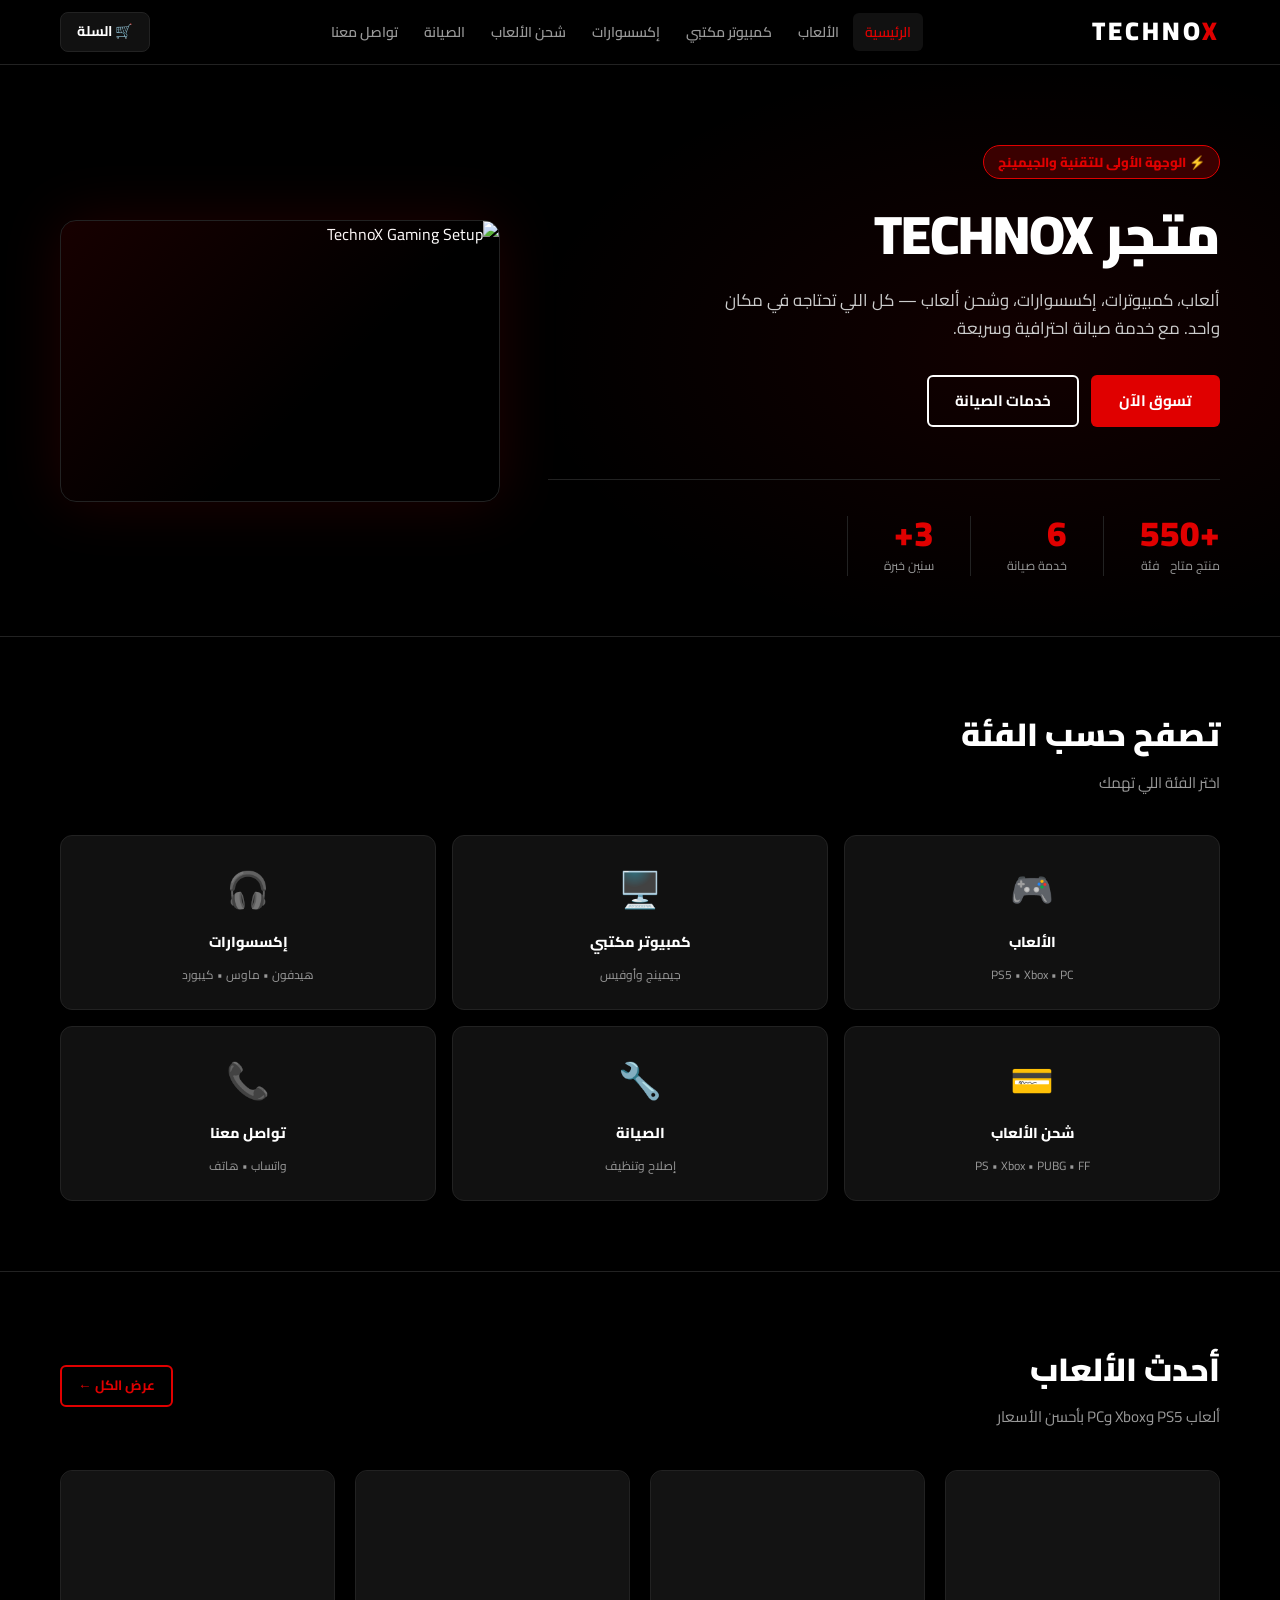
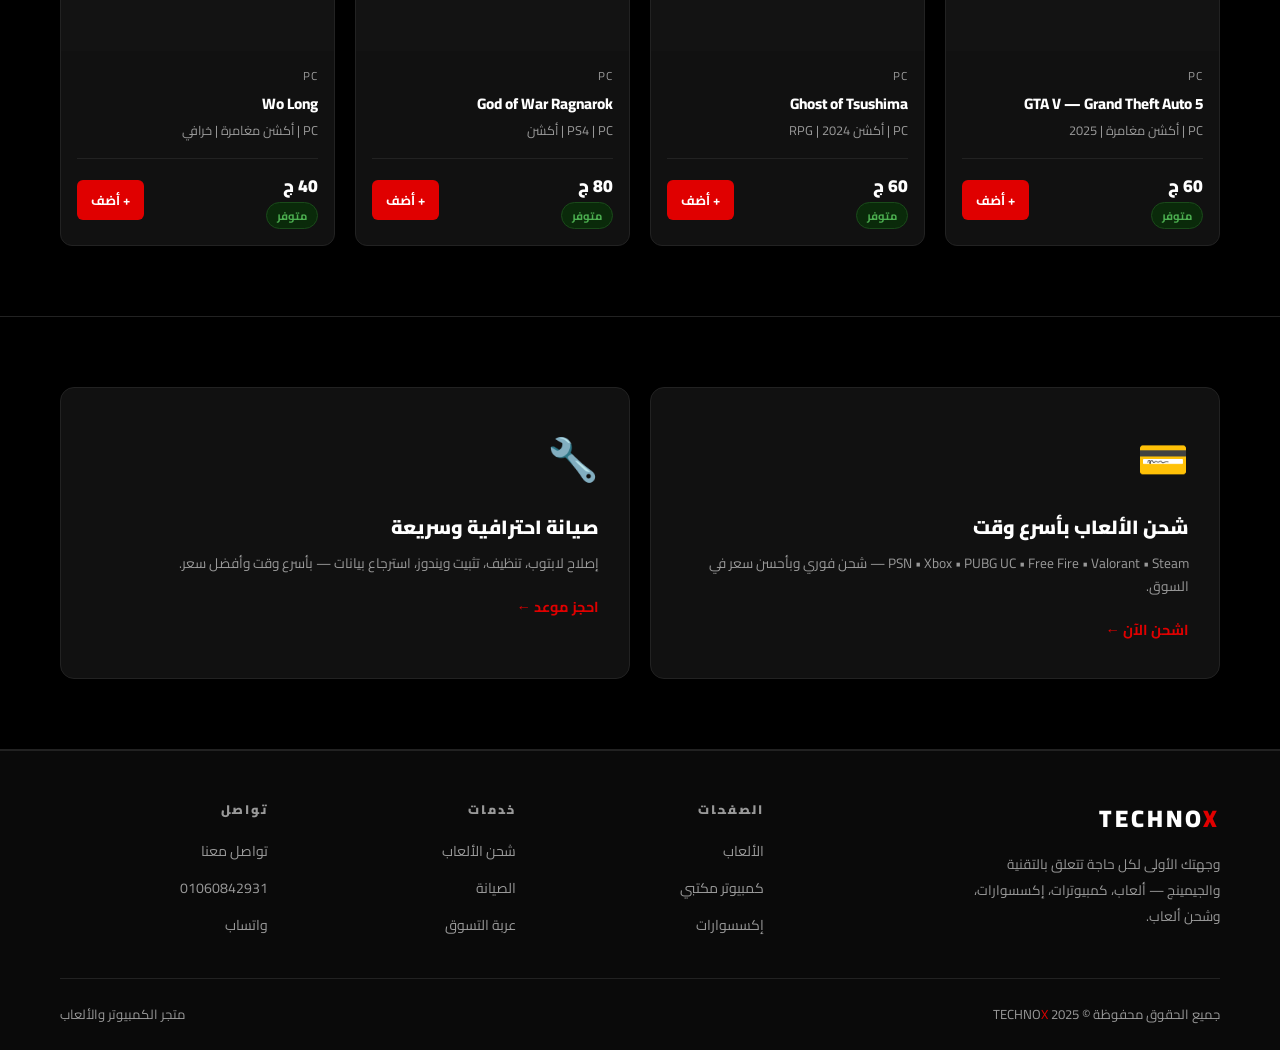
==== index.html @ 1aca8beb "v2" ====
<!DOCTYPE html>
<html lang="ar" dir="rtl">
<head>
  <meta charset="UTF-8" />
  <meta name="viewport" content="width=device-width, initial-scale=1.0" />
  <title>TechnoX | الرئيسية</title>
  <link href="https://fonts.googleapis.com/css2?family=Cairo:wght@400;600;700;900&display=swap" rel="stylesheet" />
  <link rel="stylesheet" href="css/style.css" />
</head>
<body>

<nav class="navbar">
  <div class="container nav-inner">
    <a href="index.html" class="logo">TECHNO<span class="x">X</span></a>
    <ul class="nav-links">
      <li><a href="index.html" class="active">الرئيسية</a></li>
      <li><a href="games.html">الألعاب</a></li>
      <li><a href="desktops.html">كمبيوتر مكتبي</a></li>
      <li><a href="accessories.html">إكسسوارات</a></li>
      <li><a href="game-topup.html">شحن الألعاب</a></li>
      <li><a href="services.html">الصيانة</a></li>
      <li><a href="contact.html">تواصل معنا</a></li>
    </ul>
    <div class="nav-right">
      <a href="cart.html" class="nav-cart">🛒 السلة<span class="cart-badge">0</span></a>
    </div>
  </div>
</nav>

<main>

  <!-- ═══════ HERO ═══════ -->
  <section class="hero">
    <div class="container">
      <div class="hero-inner">

        <!-- Text — right side (RTL default) -->
        <div class="hero-content">
          <div class="hero-badge">⚡ الوجهة الأولى للتقنية والجيمينج</div>
          <h1 class="hero-title">متجر TECHNO<span class="x">X</span></h1>
          <p class="hero-desc">
            ألعاب، كمبيوترات، إكسسوارات، وشحن ألعاب — كل اللي تحتاجه في مكان واحد.
            مع خدمة صيانة احترافية وسريعة.
          </p>
          <div class="hero-btns">
            <a href="games.html" class="btn btn-red">تسوق الآن</a>
            <a href="services.html" class="btn btn-outline">خدمات الصيانة</a>
          </div>
          <div class="hero-stats">
            <div class="stat">
              <div class="stat-num">+50</div>
              <div class="stat-label">منتج متاح</div>
            </div>
            <div class="stat">
              <div class="stat-num">5</div>
              <div class="stat-label">فئة</div>
            </div>
            <div class="stat">
              <div class="stat-num">6</div>
              <div class="stat-label">خدمة صيانة</div>
            </div>
            <div class="stat">
              <div class="stat-num">3+</div>
              <div class="stat-label">سنين خبرة</div>
            </div>
          </div>
        </div>

        <!-- Image — left side -->
        <div class="hero-visual">
          <img
            src="https://images.unsplash.com/photo-1593305841991-05c297ba4575?w=800&q=85&fit=crop&crop=center"
            alt="TechnoX Gaming Setup"
          />
        </div>

      </div>
    </div>
  </section>

  <!-- ═══════ CATEGORIES ═══════ -->
  <section class="section">
    <div class="container">
      <h2 class="section-title">تصفح حسب الفئة</h2>
      <p class="section-sub">اختر الفئة اللي تهمك</p>
      <div class="cat-grid">
        <a href="games.html" class="cat-card">
          <div class="cat-icon">🎮</div>
          <div class="cat-name">الألعاب</div>
          <div class="cat-count">PS5 • Xbox • PC</div>
        </a>
        <a href="desktops.html" class="cat-card">
          <div class="cat-icon">🖥️</div>
          <div class="cat-name">كمبيوتر مكتبي</div>
          <div class="cat-count">جيمينج وأوفيس</div>
        </a>
        <a href="accessories.html" class="cat-card">
          <div class="cat-icon">🎧</div>
          <div class="cat-name">إكسسوارات</div>
          <div class="cat-count">هيدفون • ماوس • كيبورد</div>
        </a>
        <a href="game-topup.html" class="cat-card">
          <div class="cat-icon">💳</div>
          <div class="cat-name">شحن الألعاب</div>
          <div class="cat-count">PS • Xbox • PUBG • FF</div>
        </a>
        <a href="services.html" class="cat-card">
          <div class="cat-icon">🔧</div>
          <div class="cat-name">الصيانة</div>
          <div class="cat-count">إصلاح وتنظيف</div>
        </a>
        <a href="contact.html" class="cat-card">
          <div class="cat-icon">📞</div>
          <div class="cat-name">تواصل معنا</div>
          <div class="cat-count">واتساب • هاتف</div>
        </a>
      </div>
    </div>
  </section>

  <!-- ═══════ FEATURED GAMES ═══════ -->
  <section class="section">
    <div class="container">
      <div style="display:flex;align-items:center;justify-content:space-between;margin-bottom:40px;flex-wrap:wrap;gap:12px">
        <div>
          <h2 class="section-title">أحدث الألعاب</h2>
          <p class="section-sub" style="margin-bottom:0">ألعاب PS5 وXbox وPC بأحسن الأسعار</p>
        </div>
        <a href="games.html" class="btn btn-ghost btn-sm">عرض الكل ←</a>
      </div>
      <div class="products-grid">

        <div class="product-card">
          <div class="product-thumb">
            <img src="https://images4.alphacoders.com/177/177794.jpg"
                 alt="GTA V" loading="lazy"
                 onerror="this.src='https://images.unsplash.com/photo-1542751371-adc38448a05e?w=640&q=80&fit=crop'" />
          </div>
          <div class="product-body">
            <div class="product-brand">PC</div>
            <div class="product-name">GTA V — Grand Theft Auto 5</div>
            <div class="product-specs">PC | أكشن مغامرة | 2025</div>
            <div class="product-footer">
              <div><div class="product-price">60 ج</div><span class="badge badge-in">متوفر</span></div>
              <button class="btn-add" onclick="addToCart('gtaV','GTA V',60,'🎮')">+ أضف</button>
            </div>
          </div>
        </div>

        <div class="product-card">
          <div class="product-thumb">
            <img src="https://www.nyfa.edu/wp-content/uploads/2022/11/Ghost-of-Tsushima-Directors-Cut.jpeg"
                 alt="Ghost of Tsushima" loading="lazy"
                 onerror="this.src='https://images.unsplash.com/photo-1542751371-adc38448a05e?w=640&q=80&fit=crop'" />
          </div>
          <div class="product-body">
            <div class="product-brand">PC</div>
            <div class="product-name">Ghost of Tsushima</div>
            <div class="product-specs">PC | أكشن RPG | 2024</div>
            <div class="product-footer">
              <div><div class="product-price">60 ج</div><span class="badge badge-in">متوفر</span></div>
              <button class="btn-add" onclick="addToCart('tsushima','Ghost of Tsushima',60,'⛩️')">+ أضف</button>
            </div>
          </div>
        </div>

        <div class="product-card">
          <div class="product-thumb">
            <img src="https://th.bing.com/th/id/R.adfd670a72555407dd5617a1ac437653?rik=t%2fw4oytdK6l1oQ&pid=ImgRaw&r=0"
                 alt="God of War Ragnarok" loading="lazy"
                 onerror="this.src='https://images.unsplash.com/photo-1542751371-adc38448a05e?w=640&q=80&fit=crop'" />
          </div>
          <div class="product-body">
            <div class="product-brand">PC</div>
            <div class="product-name">God of War Ragnarok</div>
            <div class="product-specs">PS4 | PC | أكشن</div>
            <div class="product-footer">
              <div><div class="product-price">80 ج</div><span class="badge badge-in">متوفر</span></div>
              <button class="btn-add" onclick="addToCart('ragnarok','God of War Ragnarok',80,'⚔️')">+ أضف</button>
            </div>
          </div>
        </div>

        <div class="product-card">
          <div class="product-thumb">
            <img src="https://tse4.mm.bing.net/th/id/OIP.xUDdzzzwfzZvXKZ1jPJVZQHaHa?rs=1&pid=ImgDetMain&o=7&rm=3"
                 alt="Wo Long" loading="lazy"
                 onerror="this.src='https://images.unsplash.com/photo-1542751371-adc38448a05e?w=640&q=80&fit=crop'" />
          </div>
          <div class="product-body">
            <div class="product-brand">PC</div>
            <div class="product-name">Wo Long</div>
            <div class="product-specs">PC | أكشن مغامرة | خرافي</div>
            <div class="product-footer">
              <div><div class="product-price">40 ج</div><span class="badge badge-in">متوفر</span></div>
              <button class="btn-add" onclick="addToCart('wolong','Wo Long',40,'🐉')">+ أضف</button>
            </div>
          </div>
        </div>

      </div>
    </div>
  </section>

  <!-- ═══════ PROMO BANNERS ═══════ -->
  <section class="section">
    <div class="container">
      <div class="banners">
        <a href="game-topup.html" class="banner">
          <div class="banner-icon">💳</div>
          <div class="banner-title">شحن الألعاب بأسرع وقت</div>
          <div class="banner-desc">PSN • Xbox • PUBG UC • Free Fire • Valorant • Steam — شحن فوري وبأحسن سعر في السوق.</div>
          <div class="banner-link">اشحن الآن ←</div>
        </a>
        <a href="services.html" class="banner">
          <div class="banner-icon">🔧</div>
          <div class="banner-title">صيانة احترافية وسريعة</div>
          <div class="banner-desc">إصلاح لابتوب، تنظيف، تثبيت ويندوز، استرجاع بيانات — بأسرع وقت وأفضل سعر.</div>
          <div class="banner-link">احجز موعد ←</div>
        </a>
      </div>
    </div>
  </section>

</main>

<footer>
  <div class="container">
    <div class="footer-grid">
      <div>
        <div class="footer-logo">TECHNO<span class="x">X</span></div>
        <p class="footer-desc">وجهتك الأولى لكل حاجة تتعلق بالتقنية والجيمينج — ألعاب، كمبيوترات، إكسسوارات، وشحن ألعاب.</p>
      </div>
      <div>
        <div class="footer-heading">الصفحات</div>
        <ul class="footer-links">
          <li><a href="games.html">الألعاب</a></li>
          <li><a href="desktops.html">كمبيوتر مكتبي</a></li>
          <li><a href="accessories.html">إكسسوارات</a></li>
        </ul>
      </div>
      <div>
        <div class="footer-heading">خدمات</div>
        <ul class="footer-links">
          <li><a href="game-topup.html">شحن الألعاب</a></li>
          <li><a href="services.html">الصيانة</a></li>
          <li><a href="cart.html">عربة التسوق</a></li>
        </ul>
      </div>
      <div>
        <div class="footer-heading">تواصل</div>
        <ul class="footer-links">
          <li><a href="contact.html">تواصل معنا</a></li>
          <li><a href="tel:01060842931">01060842931</a></li>
          <li><a href="https://wa.me/201060842931">واتساب</a></li>
        </ul>
      </div>
    </div>
    <div class="footer-bottom">
      <span>جميع الحقوق محفوظة &copy; 2025 TECHNO<span class="x">X</span></span>
      <span>متجر الكمبيوتر والألعاب</span>
    </div>
  </div>
</footer>

<script src="js/cart.js"></script>
</body>
</html>
---- css/style.css ----
/* =====================================================
   TechnoX — Shared Stylesheet
===================================================== */

*, *::before, *::after { box-sizing: border-box; margin: 0; padding: 0; }

:root {
  --black:     #000000;
  --dark:      #0a0a0a;
  --card:      #111111;
  --card2:     #161616;
  --border:    #222222;
  --white:     #ffffff;
  --gray:      #999999;
  --light:     #cccccc;
  --red:       #e00000;
  --red-dark:  #3a0000;
  --red-hover: #ff1a1a;
}

html { scroll-behavior: smooth; }

body {
  background: var(--black);
  color: var(--white);
  font-family: 'Cairo', sans-serif;
  font-size: 16px;
  line-height: 1.7;
  min-height: 100vh;
  display: flex;
  flex-direction: column;
}

a { color: inherit; text-decoration: none; transition: color .2s; }
ul { list-style: none; }
img { max-width: 100%; display: block; }
main { flex: 1; }

/* ── Layout ── */
.container   { max-width: 1200px; margin: 0 auto; padding: 0 20px; }
.section     { padding: 70px 0; border-bottom: 1px solid var(--border); }
.section-title { font-size: 2rem; font-weight: 900; margin-bottom: 8px; }
.section-sub   { color: var(--gray); font-size: .95rem; margin-bottom: 40px; }
.red  { color: var(--red); }
.gray { color: var(--gray); }

/* ── Buttons ── */
.btn {
  display: inline-flex; align-items: center; gap: 8px;
  padding: 11px 26px; border-radius: 6px;
  font-family: 'Cairo', sans-serif; font-size: .95rem; font-weight: 700;
  cursor: pointer; border: 2px solid transparent; transition: all .2s;
}
.btn-red     { background: var(--red); color: var(--white); }
.btn-red:hover { background: var(--red-hover); }
.btn-outline { background: transparent; color: var(--white); border-color: var(--white); }
.btn-outline:hover { background: var(--white); color: var(--black); }
.btn-ghost   { background: transparent; color: var(--red); border-color: var(--red); }
.btn-ghost:hover { background: var(--red-dark); }
.btn-sm      { padding: 7px 16px; font-size: .85rem; }
.btn-block   { width: 100%; justify-content: center; }

/* ══════════════════════════════
   NAVBAR
══════════════════════════════ */
.navbar {
  position: sticky; top: 0; z-index: 200;
  background: rgba(0,0,0,.97);
  border-bottom: 1px solid var(--border);
  backdrop-filter: blur(12px);
}
.nav-inner {
  display: flex; align-items: center;
  justify-content: space-between; height: 64px;
}
.logo { font-size: 1.6rem; font-weight: 900; letter-spacing: 3px; text-transform: uppercase; }
.logo .x { color: var(--red); }

.nav-links { display: flex; gap: 2px; }
.nav-links a {
  color: var(--gray); font-weight: 600; font-size: .88rem;
  padding: 6px 12px; border-radius: 6px; transition: all .2s; white-space: nowrap;
}
.nav-links a:hover { color: var(--white); background: var(--card); }
.nav-links a.active { color: var(--red); background: var(--card); }

/* Cart icon */
.nav-cart {
  position: relative; display: flex; align-items: center; gap: 6px;
  background: var(--card); border: 1px solid var(--border);
  color: var(--white); padding: 7px 16px; border-radius: 8px;
  font-family: 'Cairo', sans-serif; font-weight: 700; font-size: .88rem;
  cursor: pointer; transition: border-color .2s; flex-shrink: 0;
}
.nav-cart:hover { border-color: var(--red); color: var(--red); }
.cart-badge {
  position: absolute; top: -8px; left: -8px;
  background: var(--red); color: var(--white);
  font-size: .65rem; font-weight: 900;
  width: 20px; height: 20px; border-radius: 50%;
  display: none; align-items: center; justify-content: center;
}
.nav-right { display: flex; align-items: center; gap: 10px; }

/* ══════════════════════════════
   HERO (index only)
══════════════════════════════ */
.hero {
  padding: 80px 0 60px;
  border-bottom: 1px solid var(--border);
  position: relative; overflow: hidden;
}
.hero::before {
  content: '';
  position: absolute; inset: 0;
  background: radial-gradient(ellipse 60% 80% at 80% 50%, rgba(224,0,0,.08) 0%, transparent 65%);
  pointer-events: none;
}
.hero-inner {
  display: flex; align-items: center;
  gap: 48px; position: relative;
}
.hero-content { flex: 1; min-width: 0; }
.hero-visual {
  flex: 0 0 440px; max-width: 440px;
  border-radius: 16px; overflow: hidden;
  border: 1px solid var(--border);
  box-shadow: 0 0 60px rgba(224,0,0,.15);
  position: relative;
}
.hero-visual img {
  width: 100%; height: 280px;
  object-fit: cover; display: block;
}
.hero-visual::after {
  content: '';
  position: absolute; inset: 0;
  background: linear-gradient(135deg, rgba(224,0,0,.1) 0%, transparent 60%);
  pointer-events: none;
}
@media(max-width:900px){
  .hero-inner { flex-direction: column; }
  .hero-visual { flex: none; max-width: 100%; width: 100%; }
}
.hero-badge {
  display: inline-flex; align-items: center; gap: 8px;
  background: var(--red-dark); border: 1px solid var(--red);
  color: var(--red); font-size: .82rem; font-weight: 800;
  padding: 5px 14px; border-radius: 50px; margin-bottom: 24px;
}
.hero-title {
  font-size: 3.4rem; font-weight: 900; line-height: 1.15;
  margin-bottom: 20px; letter-spacing: -1px;
}
.hero-desc {
  color: var(--light); font-size: 1.05rem;
  margin-bottom: 32px; max-width: 500px;
}
.hero-btns { display: flex; flex-wrap: wrap; gap: 12px; }
.hero-stats {
  display: flex; flex-wrap: wrap;
  margin-top: 52px; padding-top: 36px;
  border-top: 1px solid var(--border);
}
.stat { padding-left: 36px; margin-left: 36px; border-left: 1px solid var(--border); }
.stat:first-child { padding-left: 0; margin-left: 0; border-left: none; }
.stat-num   { font-size: 2.2rem; font-weight: 900; color: var(--red); line-height: 1; }
.stat-label { font-size: .78rem; color: var(--gray); margin-top: 4px; }

/* ══════════════════════════════
   PAGE HEADER (inner pages)
══════════════════════════════ */
.page-header {
  padding: 44px 0 36px;
  border-bottom: 1px solid var(--border);
  background: var(--dark);
}
.breadcrumb { display: flex; align-items: center; gap: 8px; font-size: .83rem; color: var(--gray); margin-bottom: 10px; }
.breadcrumb a:hover { color: var(--white); }
.breadcrumb .sep { color: #444; }
.page-title { font-size: 2.2rem; font-weight: 900; }
.page-header-row { display: flex; align-items: flex-end; justify-content: space-between; flex-wrap: wrap; gap: 12px; }

/* ══════════════════════════════
   CATEGORIES GRID (index)
══════════════════════════════ */
.cat-grid {
  display: grid;
  grid-template-columns: repeat(3, 1fr);
  gap: 16px;
}
.cat-card {
  background: var(--card); border: 1px solid var(--border);
  border-radius: 12px; padding: 24px 12px; text-align: center;
  display: flex; flex-direction: column; align-items: center; gap: 10px;
  transition: border-color .2s, transform .2s, background .2s;
}
.cat-card:hover { border-color: var(--red); transform: translateY(-3px); background: var(--card2); }
.cat-icon  { font-size: 2.2rem; }
.cat-name  { font-weight: 800; font-size: .9rem; }
.cat-count { font-size: .75rem; color: var(--gray); }

/* ══════════════════════════════
   PRODUCTS GRID
══════════════════════════════ */
.products-grid {
  display: grid;
  grid-template-columns: repeat(auto-fill, minmax(240px, 1fr));
  gap: 20px;
}
.product-card {
  background: var(--card); border: 1px solid var(--border);
  border-radius: 12px; overflow: hidden;
  display: flex; flex-direction: column;
  transition: border-color .2s, transform .2s;
}
.product-card:hover { border-color: #444; transform: translateY(-3px); }
.product-thumb {
  width: 100%; height: 180px;
  background: #131313; overflow: hidden;
  border-radius: 12px 12px 0 0;
}
.product-thumb img {
  width: 100%; height: 100%;
  object-fit: cover; display: block;
  transition: transform .35s ease;
}
.product-card:hover .product-thumb img { transform: scale(1.07); }
.product-body  { padding: 16px; display: flex; flex-direction: column; flex: 1; gap: 6px; }
.product-brand { font-size: .72rem; color: var(--gray); text-transform: uppercase; letter-spacing: 1px; }
.product-name  { font-weight: 800; font-size: .95rem; line-height: 1.4; }
.product-specs { font-size: .8rem; color: var(--gray); line-height: 1.6; flex: 1; }
.product-footer {
  display: flex; align-items: center; justify-content: space-between;
  margin-top: 12px; padding-top: 12px; border-top: 1px solid var(--border);
  gap: 8px;
}
.product-price { font-size: 1.1rem; font-weight: 900; }
.product-old   { font-size: .75rem; color: var(--gray); text-decoration: line-through; }
.badge { display: inline-block; font-size: .7rem; font-weight: 700; padding: 3px 10px; border-radius: 50px; }
.badge-in  { background:#0a2a0a; color:#4caf50; border:1px solid #1a4a1a; }
.badge-out { background:#2a0a0a; color:#f44336; border:1px solid #4a1a1a; }
.btn-add {
  background: var(--red); color: var(--white); border: none;
  padding: 8px 14px; border-radius: 6px;
  font-family: 'Cairo', sans-serif; font-weight: 700; font-size: .82rem;
  cursor: pointer; white-space: nowrap; transition: background .2s; flex-shrink: 0;
}
.btn-add:hover { background: var(--red-hover); }

/* ══════════════════════════════
   GAME TOP-UP
══════════════════════════════ */
.topup-grid { display: grid; grid-template-columns: repeat(auto-fill, minmax(230px, 1fr)); gap: 20px; }
.topup-card {
  background: var(--card); border: 1px solid var(--border);
  border-radius: 12px; padding: 26px 20px;
  display: flex; flex-direction: column; gap: 14px;
  transition: border-color .2s, transform .2s;
}
.topup-card:hover { border-color: var(--red); transform: translateY(-3px); }
.topup-logo { font-size: 2.6rem; line-height: 1; }
.topup-name { font-size: 1.1rem; font-weight: 900; }
.topup-desc { font-size: .83rem; color: var(--gray); flex: 1; }
.topup-chips { display: flex; flex-wrap: wrap; gap: 8px; }
.chip {
  background: #1a1a1a; border: 1px solid var(--border);
  border-radius: 6px; padding: 4px 12px;
  font-size: .8rem; font-weight: 700; cursor: pointer;
  transition: all .2s;
}
.chip:hover { border-color: var(--red); background: var(--red-dark); color: var(--red); }

/* ══════════════════════════════
   SERVICES
══════════════════════════════ */
.services-grid { display: grid; grid-template-columns: repeat(auto-fill, minmax(280px, 1fr)); gap: 20px; }
.service-card {
  background: var(--card); border: 1px solid var(--border);
  border-radius: 12px; padding: 28px;
  transition: border-color .2s, transform .2s;
}
.service-card:hover { border-color: #444; transform: translateY(-2px); }
.service-icon  { font-size: 2.2rem; margin-bottom: 16px; }
.service-name  { font-size: 1.1rem; font-weight: 900; margin-bottom: 8px; }
.service-desc  { font-size: .85rem; color: var(--gray); margin-bottom: 18px; line-height: 1.7; }
.service-meta  { display: flex; align-items: center; justify-content: space-between; }
.service-price { font-weight: 800; }
.service-dur   {
  background: #1a1a1a; border: 1px solid var(--border);
  color: var(--gray); font-size: .75rem; padding: 3px 10px; border-radius: 4px;
}

/* ══════════════════════════════
   CART PAGE
══════════════════════════════ */
.cart-layout { display: grid; grid-template-columns: 1fr 340px; gap: 28px; align-items: start; }
@media(max-width:900px) { .cart-layout { grid-template-columns: 1fr; } }

.cart-items { display: flex; flex-direction: column; gap: 12px; }
.cart-item {
  background: var(--card); border: 1px solid var(--border);
  border-radius: 12px; padding: 18px 20px;
  display: flex; align-items: center; gap: 16px;
}
.cart-item-emoji { font-size: 2.8rem; flex-shrink: 0; width: 60px; text-align: center; }
.cart-item-info  { flex: 1; min-width: 0; }
.cart-item-name  { font-weight: 800; font-size: .95rem; margin-bottom: 4px; }
.cart-item-price { color: var(--gray); font-size: .85rem; }
.cart-item-ctrl  { display: flex; align-items: center; gap: 8px; flex-shrink: 0; }
.qty-btn {
  background: #1a1a1a; border: 1px solid var(--border);
  color: var(--white); width: 32px; height: 32px;
  border-radius: 6px; font-size: 1rem; font-weight: 700;
  cursor: pointer; display: flex; align-items: center; justify-content: center;
  transition: border-color .2s;
}
.qty-btn:hover { border-color: var(--red); }
.qty-num { font-weight: 800; min-width: 24px; text-align: center; }
.cart-item-total { font-weight: 900; font-size: 1rem; flex-shrink: 0; min-width: 70px; text-align: left; }
.btn-remove {
  background: none; border: none; color: var(--gray);
  cursor: pointer; font-size: 1.2rem; padding: 4px; transition: color .2s;
}
.btn-remove:hover { color: var(--red); }

.cart-empty {
  text-align: center; padding: 80px 20px;
  color: var(--gray);
}
.cart-empty .empty-icon { font-size: 5rem; margin-bottom: 20px; }
.cart-empty h2 { font-size: 1.5rem; font-weight: 800; color: var(--white); margin-bottom: 10px; }

.cart-summary {
  background: var(--card); border: 1px solid var(--border);
  border-radius: 14px; padding: 28px; position: sticky; top: 80px;
}
.summary-title { font-size: 1.2rem; font-weight: 900; margin-bottom: 20px; padding-bottom: 16px; border-bottom: 1px solid var(--border); }
.summary-row { display: flex; justify-content: space-between; margin-bottom: 12px; font-size: .9rem; }
.summary-row.total { font-weight: 900; font-size: 1.1rem; padding-top: 14px; border-top: 1px solid var(--border); margin-top: 14px; }
.summary-row.total .val { color: var(--red); }

/* Checkout form inside cart */
.checkout-divider { margin: 24px 0; border: none; border-top: 1px solid var(--border); }

/* ══════════════════════════════
   FORM
══════════════════════════════ */
.form-box {
  background: var(--card); border: 1px solid var(--border);
  border-radius: 14px; padding: 36px;
  max-width: 680px; margin: 0 auto;
}
.form-box h3 { font-size: 1.4rem; font-weight: 900; margin-bottom: 26px; }
.form-row   { display: grid; grid-template-columns: 1fr 1fr; gap: 16px; }
.form-group { display: flex; flex-direction: column; gap: 7px; margin-bottom: 18px; }
.form-group label { font-size: .88rem; font-weight: 700; color: var(--light); }
.form-group input,
.form-group select,
.form-group textarea {
  background: var(--black); border: 1px solid var(--border);
  border-radius: 7px; color: var(--white);
  padding: 11px 14px; font-family: 'Cairo', sans-serif; font-size: .9rem;
  outline: none; width: 100%; transition: border-color .2s;
}
.form-group input:focus,
.form-group select:focus,
.form-group textarea:focus { border-color: var(--red); }
.form-group select option { background: var(--black); }
.form-group textarea { resize: vertical; min-height: 100px; }
.form-submit {
  width: 100%; background: var(--red); color: var(--white); border: none;
  border-radius: 8px; padding: 14px;
  font-family: 'Cairo', sans-serif; font-size: 1rem; font-weight: 800;
  cursor: pointer; transition: background .2s; margin-top: 4px;
}
.form-submit:hover { background: var(--red-hover); }

/* ══════════════════════════════
   CONTACT
══════════════════════════════ */
.contact-grid { display: grid; grid-template-columns: repeat(auto-fit, minmax(240px, 1fr)); gap: 20px; }
.contact-card {
  background: var(--card); border: 1px solid var(--border);
  border-radius: 12px; padding: 26px;
  display: flex; align-items: flex-start; gap: 16px;
  transition: border-color .2s;
}
.contact-card:hover { border-color: var(--red); }
.contact-icon  { font-size: 1.8rem; flex-shrink: 0; }
.contact-label { font-size: .72rem; color: var(--gray); margin-bottom: 5px; text-transform: uppercase; letter-spacing: 1px; }
.contact-value { font-weight: 700; font-size: 1rem; }
.social-row    { display: flex; flex-wrap: wrap; gap: 12px; margin-top: 32px; }
.social-btn {
  display: inline-flex; align-items: center; gap: 8px;
  background: var(--card); border: 1px solid var(--border);
  color: var(--white); padding: 10px 22px; border-radius: 8px;
  font-family: 'Cairo', sans-serif; font-weight: 700; font-size: .9rem;
  cursor: pointer; transition: border-color .2s, color .2s;
}
.social-btn:hover { border-color: var(--red); color: var(--red); }

/* ══════════════════════════════
   PROMO BANNERS
══════════════════════════════ */
.banners { display: grid; grid-template-columns: 1fr 1fr; gap: 20px; }
.banner {
  border-radius: 14px; padding: 36px 30px;
  border: 1px solid var(--border); background: var(--card);
  transition: border-color .2s;
}
.banner:hover { border-color: var(--red); }
.banner-icon  { font-size: 2.6rem; margin-bottom: 16px; }
.banner-title { font-size: 1.2rem; font-weight: 900; margin-bottom: 8px; }
.banner-desc  { font-size: .85rem; color: var(--gray); margin-bottom: 20px; line-height: 1.7; }
.banner-link  { color: var(--red); font-weight: 700; font-size: .9rem; }
.banner-link:hover { text-decoration: underline; }

/* ══════════════════════════════
   TOAST NOTIFICATION
══════════════════════════════ */
.toast {
  position: fixed; bottom: 28px; left: 50%; transform: translateX(-50%) translateY(30px);
  background: var(--card); border: 1px solid var(--border);
  color: var(--white); padding: 12px 24px; border-radius: 10px;
  font-family: 'Cairo', sans-serif; font-weight: 700; font-size: .9rem;
  opacity: 0; transition: all .3s; z-index: 9999; white-space: nowrap;
  box-shadow: 0 8px 32px rgba(0,0,0,.6);
}
.toast.show { opacity: 1; transform: translateX(-50%) translateY(0); }

/* ══════════════════════════════
   FOOTER
══════════════════════════════ */
footer {
  background: var(--dark); border-top: 1px solid var(--border);
  padding: 48px 0 24px; margin-top: auto;
}
.footer-grid {
  display: grid; grid-template-columns: 2fr 1fr 1fr 1fr;
  gap: 40px; margin-bottom: 40px;
}
.footer-logo  { font-size: 1.5rem; font-weight: 900; letter-spacing: 3px; margin-bottom: 12px; }
.footer-logo .x { color: var(--red); }
.footer-desc  { font-size: .85rem; color: var(--gray); line-height: 1.9; max-width: 260px; }
.footer-heading { font-size: .78rem; font-weight: 900; text-transform: uppercase; letter-spacing: 2px; color: var(--gray); margin-bottom: 16px; }
.footer-links { display: flex; flex-direction: column; gap: 10px; }
.footer-links a { font-size: .88rem; color: var(--gray); }
.footer-links a:hover { color: var(--white); }
.footer-bottom {
  display: flex; align-items: center; justify-content: space-between;
  padding-top: 24px; border-top: 1px solid var(--border);
  font-size: .82rem; color: var(--gray); flex-wrap: wrap; gap: 8px;
}
.footer-bottom .x { color: var(--red); }

/* ══════════════════════════════
   RESPONSIVE
══════════════════════════════ */
@media(max-width:1024px) { .footer-grid { grid-template-columns: 1fr 1fr; } }
@media(max-width:768px) {
  .hero-title { font-size: 2.2rem; }
  .nav-links  { display: none; }
  .footer-grid { grid-template-columns: 1fr; }
  .form-row   { grid-template-columns: 1fr; }
  .banners    { grid-template-columns: 1fr; }
  .cat-grid   { grid-template-columns: repeat(2, 1fr); }
  .stat { padding-left: 20px; margin-left: 20px; }
}
@media(max-width:480px) {
  .hero-title { font-size: 1.8rem; }
  .section-title { font-size: 1.5rem; }
  .cat-grid { grid-template-columns: repeat(2, 1fr); }
}
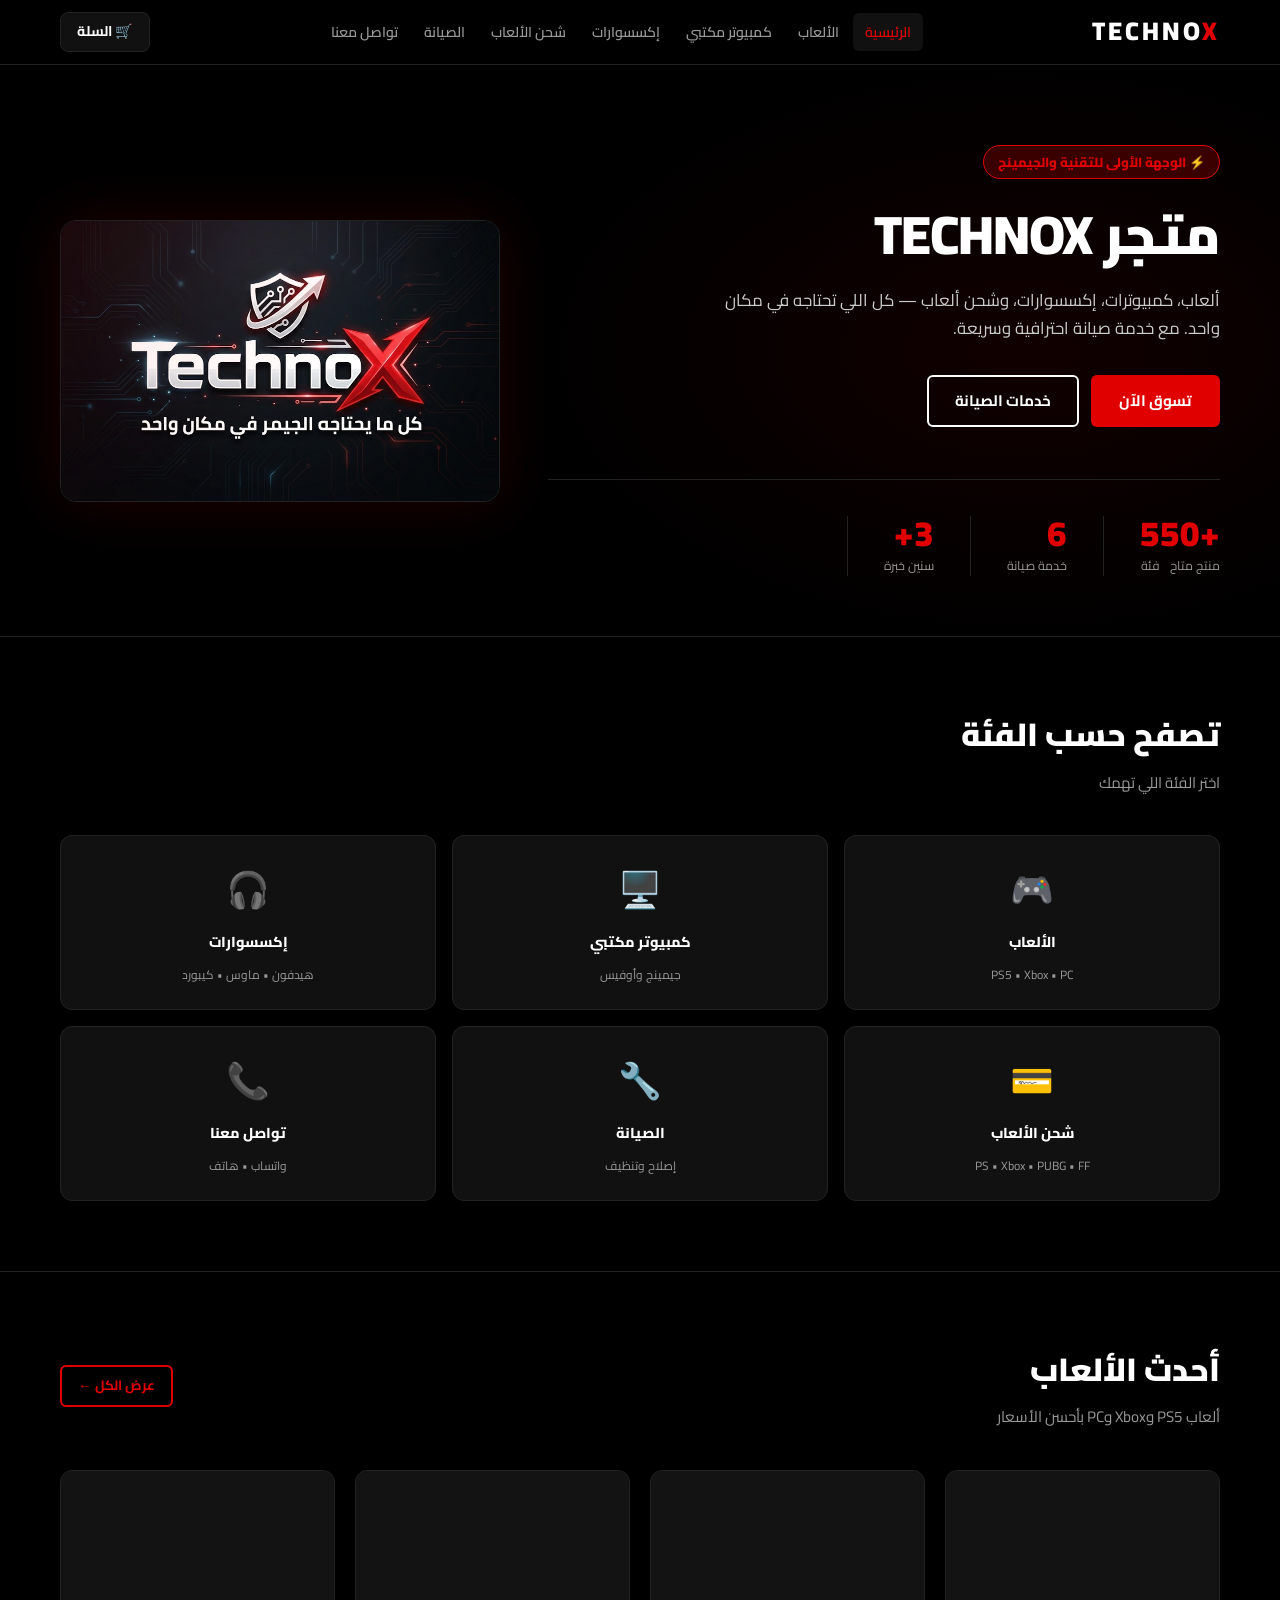
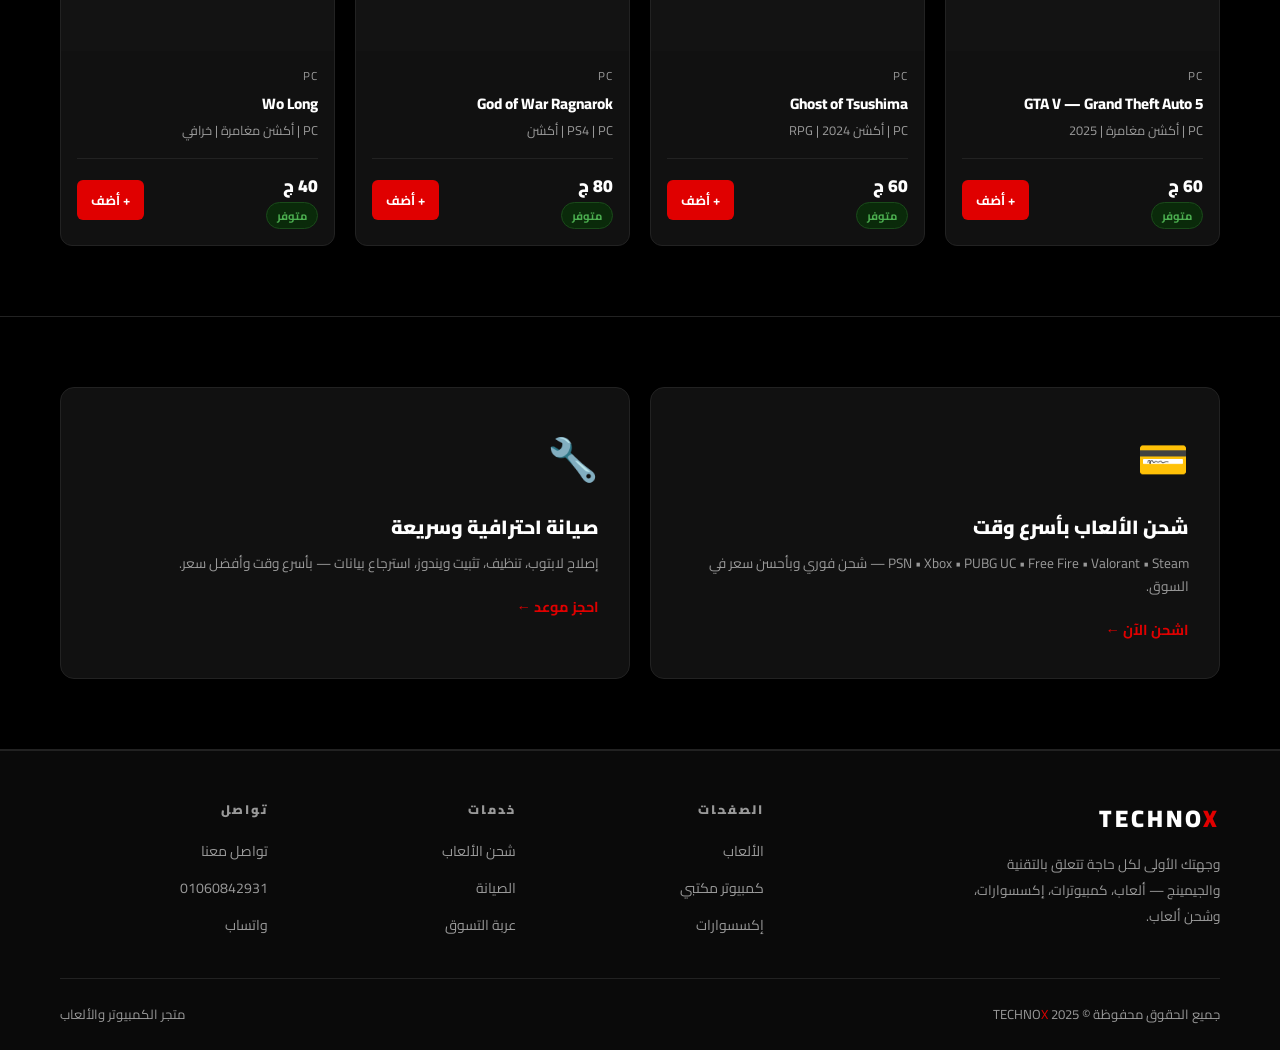
==== commit 7b94ee94: "v3" ====
--- a/index.html
+++ b/index.html
@@ -69,7 +69,7 @@
         <!-- Image — left side -->
         <div class="hero-visual">
           <img
-            src="https://images.unsplash.com/photo-1593305841991-05c297ba4575?w=800&q=85&fit=crop&crop=center"
+            src="img/c4c74e6f-1cd4-4949-813d-8eb2df25387b.jpg"
             alt="TechnoX Gaming Setup"
           />
         </div>
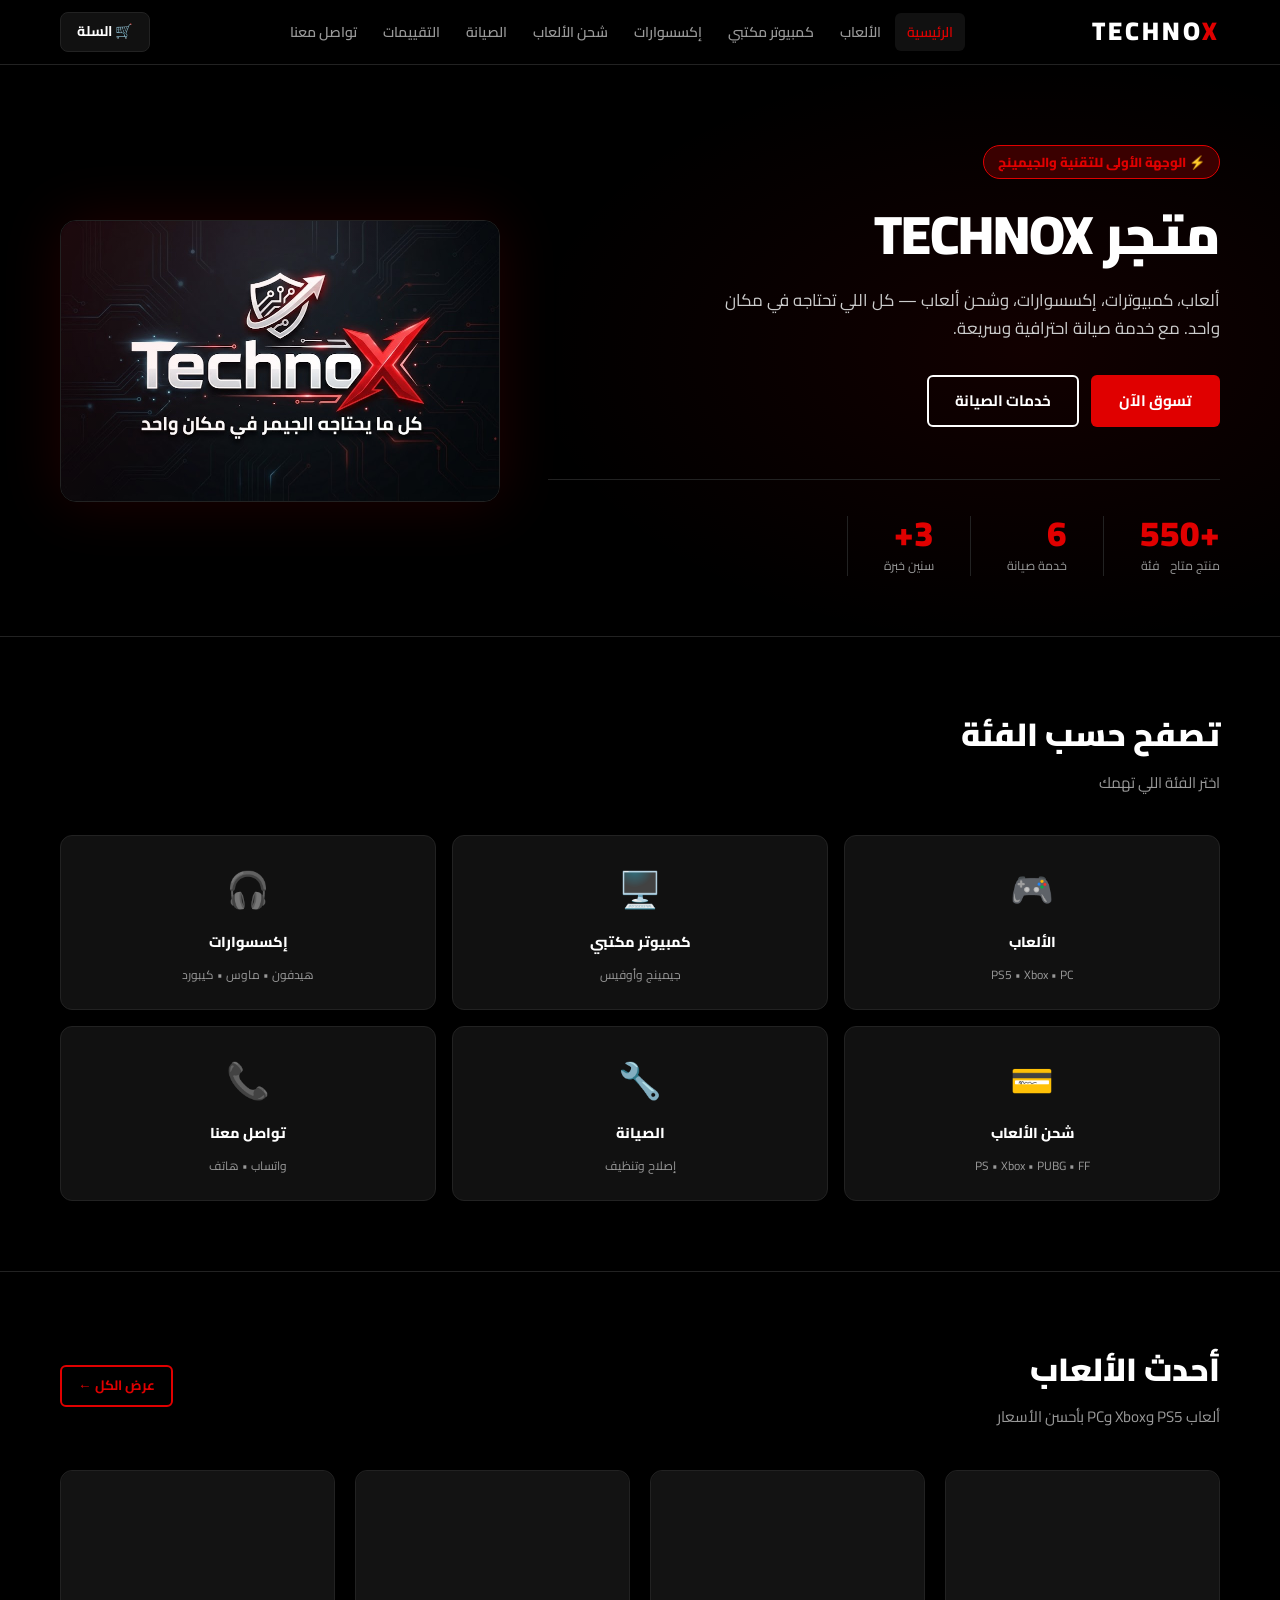
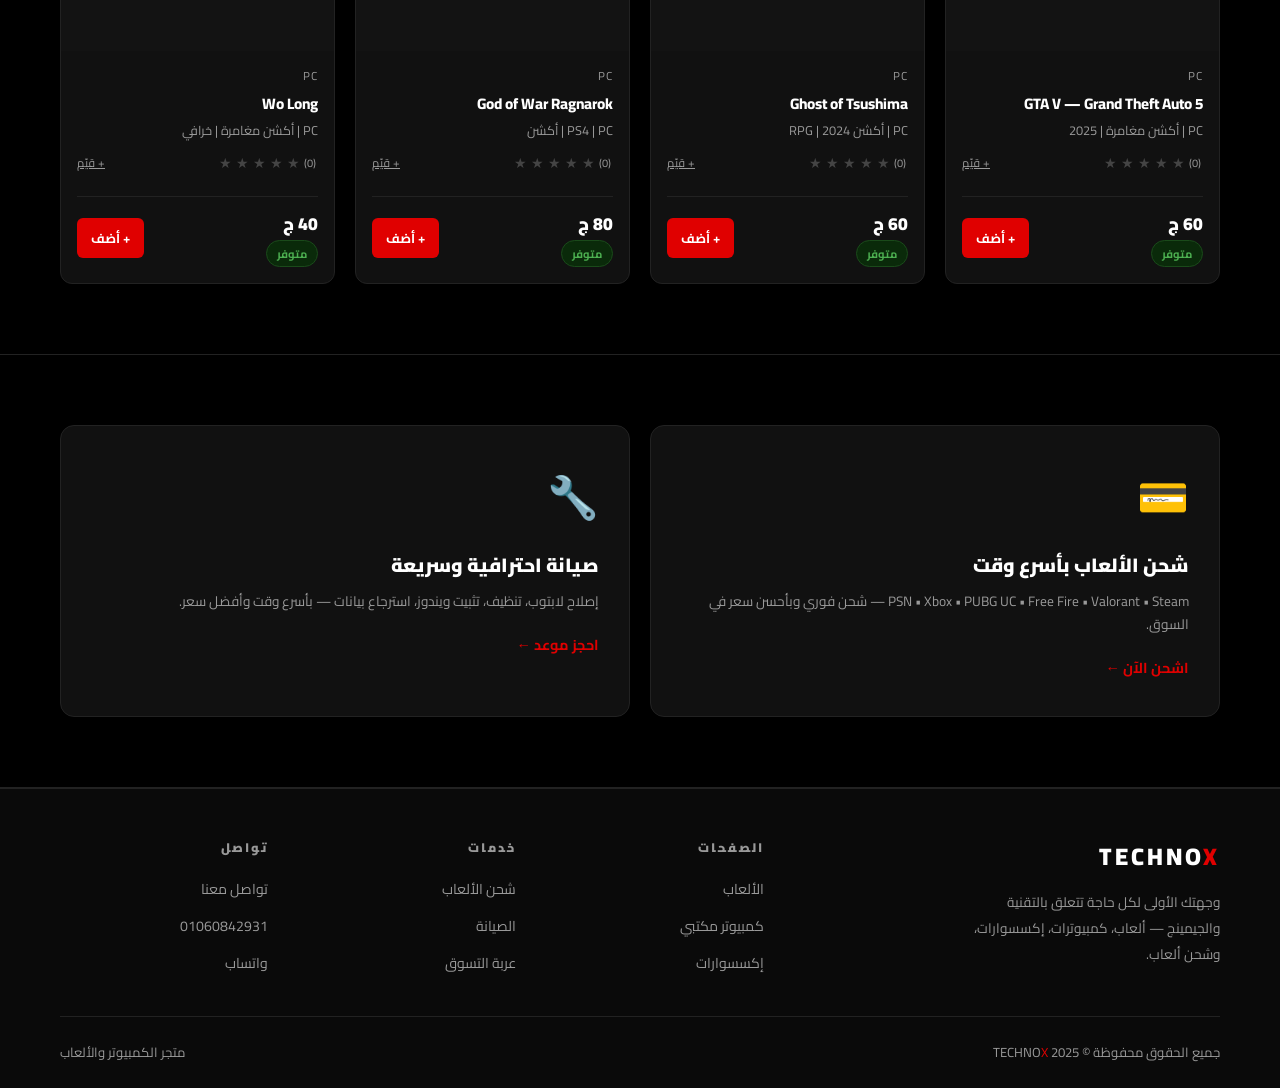
==== commit 5b954c9b: "v7" ====
--- a/index.html
+++ b/index.html
@@ -19,13 +19,34 @@
       <li><a href="accessories.html">إكسسوارات</a></li>
       <li><a href="game-topup.html">شحن الألعاب</a></li>
       <li><a href="services.html">الصيانة</a></li>
+      <li><a href="reviews.html">التقييمات</a></li>
       <li><a href="contact.html">تواصل معنا</a></li>
     </ul>
     <div class="nav-right">
       <a href="cart.html" class="nav-cart">🛒 السلة<span class="cart-badge">0</span></a>
+      <button class="hamburger-btn" id="hamburgerBtn" aria-label="فتح القائمة">
+        <span></span><span></span><span></span>
+      </button>
     </div>
   </div>
 </nav>
+
+<div class="mobile-menu" id="mobileMenu">
+  <ul>
+    <li><a href="index.html" class="active">الرئيسية</a></li>
+    <li><a href="games.html">الألعاب</a></li>
+    <li><a href="desktops.html">كمبيوتر مكتبي</a></li>
+    <li><a href="accessories.html">إكسسوارات</a></li>
+    <li><a href="game-topup.html">شحن الألعاب</a></li>
+    <li><a href="services.html">الصيانة</a></li>
+    <li><a href="reviews.html">التقييمات</a></li>
+    <li><a href="contact.html">تواصل معنا</a></li>
+    <li><a href="cart.html">🛒 السلة</a></li>
+  </ul>
+  <div class="mobile-menu-footer">
+    <a href="https://wa.me/201060842931" target="_blank" rel="noreferrer">💬 واتساب: 01060842931</a>
+  </div>
+</div>
 
 <main>
 
@@ -264,5 +285,6 @@
 </footer>
 
 <script src="js/cart.js"></script>
+<script src="js/ratings.js"></script>
 </body>
 </html>
--- a/css/style.css
+++ b/css/style.css
@@ -472,3 +472,113 @@
   .section-title { font-size: 1.5rem; }
   .cat-grid { grid-template-columns: repeat(2, 1fr); }
 }
+
+/* ══════════════════════════════
+   HAMBURGER BUTTON
+══════════════════════════════ */
+.hamburger-btn {
+  display: none;
+  flex-direction: column;
+  gap: 5px;
+  align-items: center;
+  justify-content: center;
+  width: 44px;
+  height: 44px;
+  background: var(--card);
+  border: 1px solid var(--border);
+  border-radius: 8px;
+  cursor: pointer;
+  flex-shrink: 0;
+  padding: 0;
+}
+.hamburger-btn span {
+  display: block;
+  width: 22px;
+  height: 2px;
+  background: var(--white);
+  border-radius: 2px;
+  transition: all .25s;
+}
+.hamburger-btn.open span:nth-child(1) { transform: translateY(7px) rotate(45deg); background: var(--red); }
+.hamburger-btn.open span:nth-child(2) { opacity: 0; }
+.hamburger-btn.open span:nth-child(3) { transform: translateY(-7px) rotate(-45deg); background: var(--red); }
+
+/* ══════════════════════════════
+   MOBILE MENU OVERLAY
+══════════════════════════════ */
+.mobile-menu {
+  display: none;
+  position: fixed;
+  top: 64px; left: 0; right: 0; bottom: 0;
+  background: rgba(0,0,0,.97);
+  backdrop-filter: blur(8px);
+  z-index: 199;
+  flex-direction: column;
+  padding: 20px;
+  overflow-y: auto;
+}
+.mobile-menu.open {
+  display: flex;
+  animation: mmSlideDown .2s ease-out;
+}
+@keyframes mmSlideDown {
+  from { opacity: 0; transform: translateY(-8px); }
+  to   { opacity: 1; transform: translateY(0); }
+}
+.mobile-menu > ul { display: flex; flex-direction: column; gap: 4px; }
+.mobile-menu > ul li a {
+  display: flex; align-items: center;
+  padding: 14px 16px; border-radius: 10px;
+  font-weight: 700; font-size: 1.05rem;
+  color: var(--white); border-right: 3px solid transparent;
+  transition: all .15s;
+}
+.mobile-menu > ul li a:hover,
+.mobile-menu > ul li a.active {
+  color: var(--red); background: var(--card); border-right-color: var(--red);
+}
+.mobile-menu-footer {
+  margin-top: auto; padding-top: 24px; border-top: 1px solid var(--border);
+}
+.mobile-menu-footer a {
+  display: flex; align-items: center; gap: 10px;
+  background: #1a3a1a; border: 1px solid #2a5a2a;
+  border-radius: 8px; padding: 12px 16px;
+  color: #4caf50; font-weight: 700; font-size: .9rem;
+}
+
+/* ══════════════════════════════
+   MOBILE NAV OVERRIDES
+══════════════════════════════ */
+@media(max-width:900px){
+  .nav-links     { display: none !important; }
+  .hamburger-btn { display: flex !important; }
+  .nav-cart      { display: none !important; }
+}
+
+/* ══════════════════════════════
+   CART PAGE — MOBILE FIXES
+══════════════════════════════ */
+@media(max-width:640px){
+  .cart-item {
+    flex-wrap: wrap;
+    gap: 10px;
+    padding: 14px 12px;
+  }
+  .cart-item-emoji { font-size: 2rem; width: 44px; }
+  .cart-item-info  { flex: 1; min-width: 0; }
+  .cart-item-name  { font-size: .88rem; }
+  .cart-item-ctrl  { order: 3; }
+  .cart-item-total { order: 4; min-width: auto; font-size: .95rem; text-align: right; }
+  .btn-remove      { order: 5; }
+  .cart-summary    { position: static !important; }
+}
+
+/* ══════════════════════════════
+   REVIEWS PAGE — MOBILE FIXES
+══════════════════════════════ */
+.reviews-layout { display: grid; grid-template-columns: 1fr 380px; gap: 40px; align-items: start; }
+@media(max-width:900px){
+  .reviews-layout        { grid-template-columns: 1fr !important; }
+  .reviews-form-sticky   { position: static !important; margin-top: 32px; }
+}
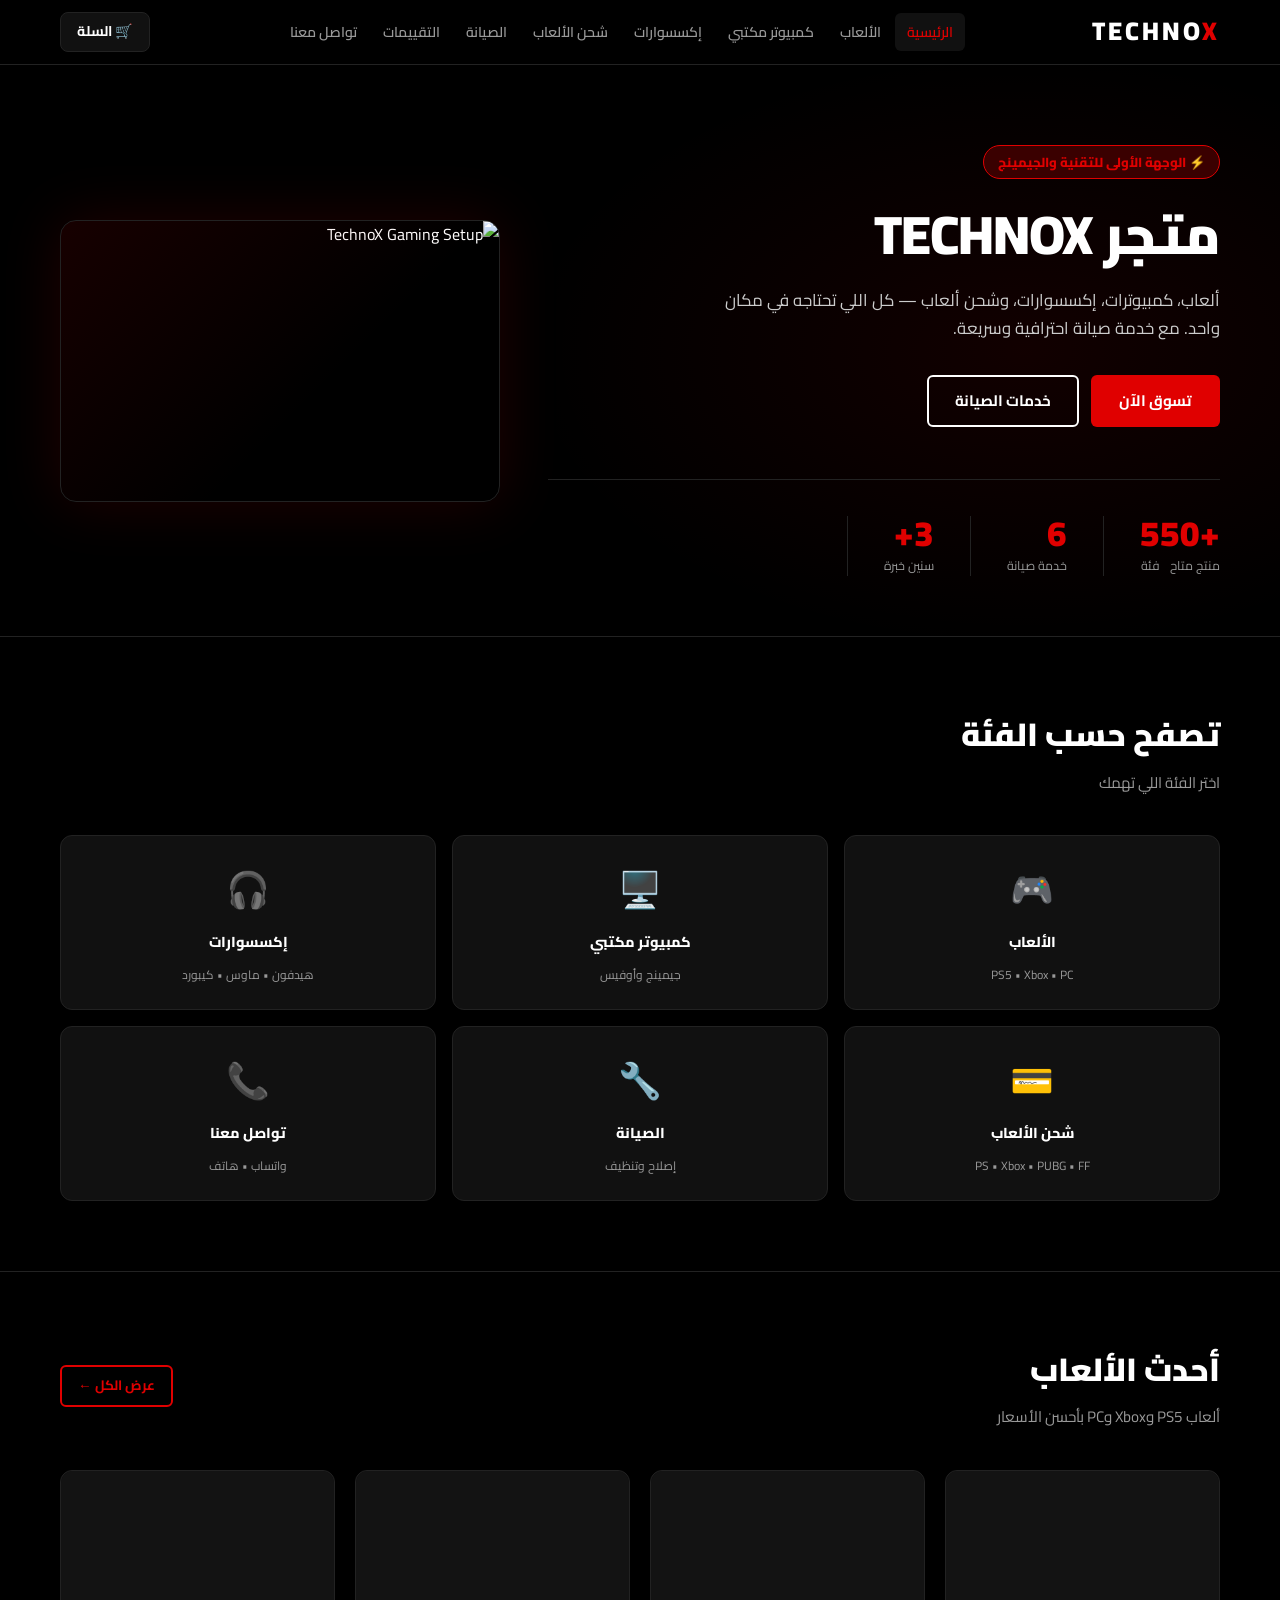
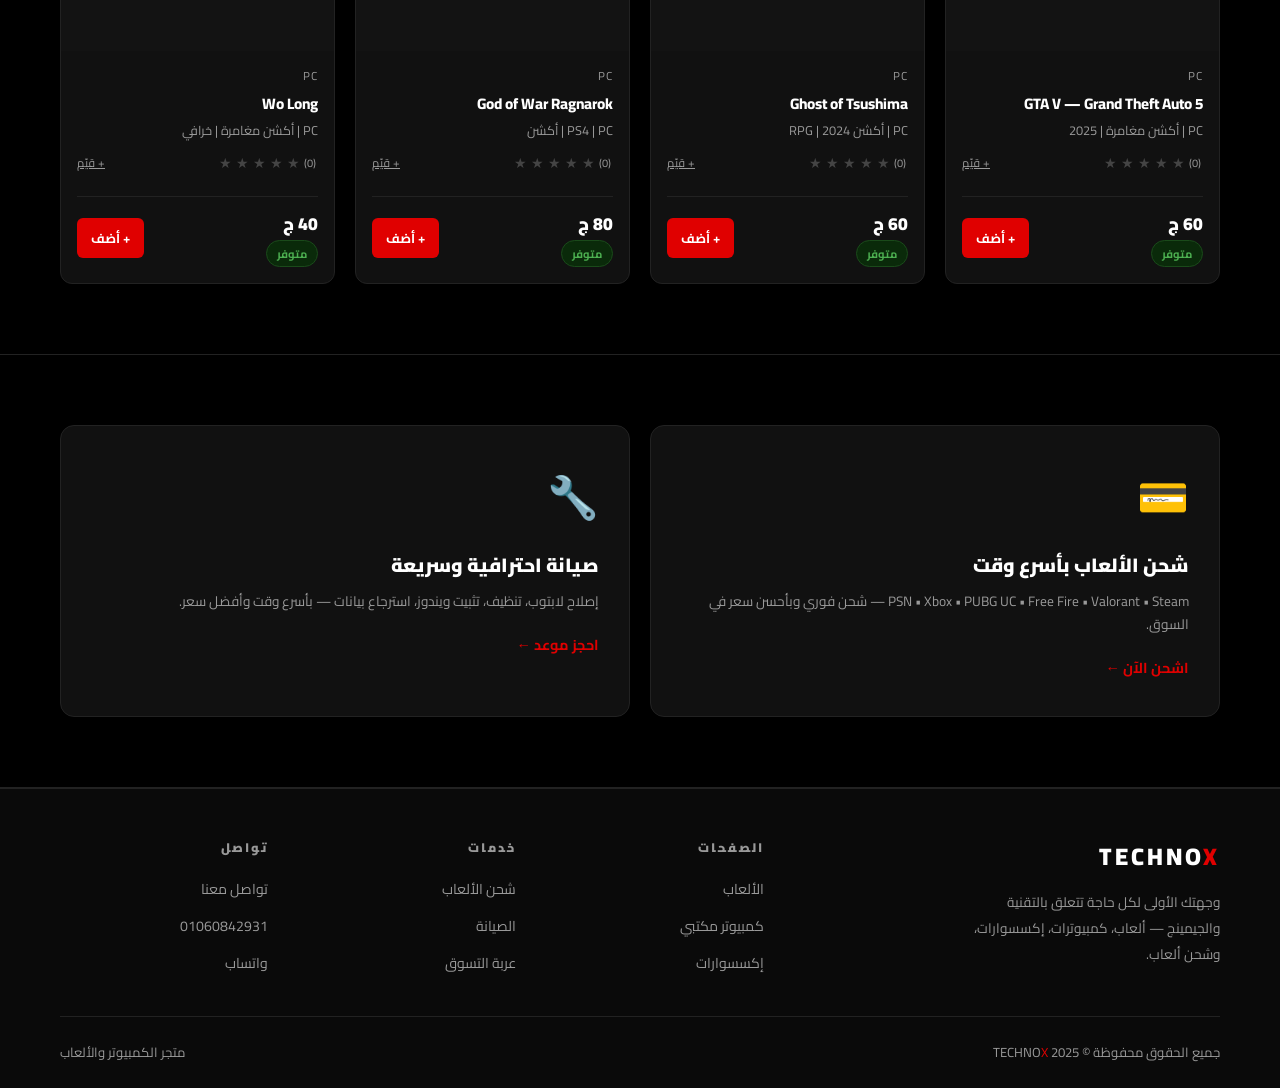
==== commit ab06b857: "تيست" ====
--- a/index.html
+++ b/index.html
@@ -23,7 +23,7 @@
       <li><a href="contact.html">تواصل معنا</a></li>
     </ul>
     <div class="nav-right">
-      <a href="cart.html" class="nav-cart">🛒 السلة<span class="cart-badge">0</span></a>
+      <a href="cart.html" class="nav-cart">&#128722; السلة<span class="cart-badge">0</span></a>
       <button class="hamburger-btn" id="hamburgerBtn" aria-label="فتح القائمة">
         <span></span><span></span><span></span>
       </button>
@@ -41,10 +41,10 @@
     <li><a href="services.html">الصيانة</a></li>
     <li><a href="reviews.html">التقييمات</a></li>
     <li><a href="contact.html">تواصل معنا</a></li>
-    <li><a href="cart.html">🛒 السلة</a></li>
+    <li><a href="cart.html">&#128722; السلة</a></li>
   </ul>
   <div class="mobile-menu-footer">
-    <a href="https://wa.me/201060842931" target="_blank" rel="noreferrer">💬 واتساب: 01060842931</a>
+    <a href="https://wa.me/201060842931" target="_blank" rel="noreferrer">&#128172; واتساب: 01060842931</a>
   </div>
 </div>
 
--- a/css/style.css
+++ b/css/style.css
@@ -473,112 +473,37 @@
   .cat-grid { grid-template-columns: repeat(2, 1fr); }
 }
 
-/* ══════════════════════════════
-   HAMBURGER BUTTON
-══════════════════════════════ */
-.hamburger-btn {
-  display: none;
-  flex-direction: column;
-  gap: 5px;
-  align-items: center;
-  justify-content: center;
-  width: 44px;
-  height: 44px;
-  background: var(--card);
-  border: 1px solid var(--border);
-  border-radius: 8px;
-  cursor: pointer;
-  flex-shrink: 0;
-  padding: 0;
-}
-.hamburger-btn span {
-  display: block;
-  width: 22px;
-  height: 2px;
-  background: var(--white);
-  border-radius: 2px;
-  transition: all .25s;
-}
-.hamburger-btn.open span:nth-child(1) { transform: translateY(7px) rotate(45deg); background: var(--red); }
-.hamburger-btn.open span:nth-child(2) { opacity: 0; }
-.hamburger-btn.open span:nth-child(3) { transform: translateY(-7px) rotate(-45deg); background: var(--red); }
-
-/* ══════════════════════════════
-   MOBILE MENU OVERLAY
-══════════════════════════════ */
-.mobile-menu {
-  display: none;
-  position: fixed;
-  top: 64px; left: 0; right: 0; bottom: 0;
-  background: rgba(0,0,0,.97);
-  backdrop-filter: blur(8px);
-  z-index: 199;
-  flex-direction: column;
-  padding: 20px;
-  overflow-y: auto;
-}
-.mobile-menu.open {
-  display: flex;
-  animation: mmSlideDown .2s ease-out;
-}
-@keyframes mmSlideDown {
-  from { opacity: 0; transform: translateY(-8px); }
-  to   { opacity: 1; transform: translateY(0); }
-}
-.mobile-menu > ul { display: flex; flex-direction: column; gap: 4px; }
-.mobile-menu > ul li a {
-  display: flex; align-items: center;
-  padding: 14px 16px; border-radius: 10px;
-  font-weight: 700; font-size: 1.05rem;
-  color: var(--white); border-right: 3px solid transparent;
-  transition: all .15s;
-}
-.mobile-menu > ul li a:hover,
-.mobile-menu > ul li a.active {
-  color: var(--red); background: var(--card); border-right-color: var(--red);
-}
-.mobile-menu-footer {
-  margin-top: auto; padding-top: 24px; border-top: 1px solid var(--border);
-}
-.mobile-menu-footer a {
-  display: flex; align-items: center; gap: 10px;
-  background: #1a3a1a; border: 1px solid #2a5a2a;
-  border-radius: 8px; padding: 12px 16px;
-  color: #4caf50; font-weight: 700; font-size: .9rem;
-}
-
-/* ══════════════════════════════
-   MOBILE NAV OVERRIDES
-══════════════════════════════ */
+.hamburger-btn { display:none; flex-direction:column; gap:5px; align-items:center; justify-content:center; width:44px; height:44px; background:var(--card); border:1px solid var(--border); border-radius:8px; cursor:pointer; flex-shrink:0; padding:0; }
+.hamburger-btn span { display:block; width:22px; height:2px; background:var(--white); border-radius:2px; transition:all .25s; }
+.hamburger-btn.open span:nth-child(1){ transform:translateY(7px) rotate(45deg); background:var(--red); }
+.hamburger-btn.open span:nth-child(2){ opacity:0; }
+.hamburger-btn.open span:nth-child(3){ transform:translateY(-7px) rotate(-45deg); background:var(--red); }
+
+.mobile-menu { display:none; position:fixed; top:64px; left:0; right:0; bottom:0; background:rgba(0,0,0,.97); backdrop-filter:blur(8px); z-index:199; flex-direction:column; padding:20px; overflow-y:auto; }
+.mobile-menu.open { display:flex; animation:mmSlideDown .2s ease-out; }
+@keyframes mmSlideDown { from{opacity:0;transform:translateY(-8px);} to{opacity:1;transform:translateY(0);} }
+.mobile-menu > ul { display:flex; flex-direction:column; gap:4px; }
+.mobile-menu > ul li a { display:flex; align-items:center; padding:14px 16px; border-radius:10px; font-weight:700; font-size:1.05rem; color:var(--white); border-right:3px solid transparent; transition:all .15s; }
+.mobile-menu > ul li a:hover,.mobile-menu > ul li a.active { color:var(--red); background:var(--card); border-right-color:var(--red); }
+.mobile-menu-footer { margin-top:auto; padding-top:24px; border-top:1px solid var(--border); }
+.mobile-menu-footer a { display:flex; align-items:center; gap:10px; background:#1a3a1a; border:1px solid #2a5a2a; border-radius:8px; padding:12px 16px; color:#4caf50; font-weight:700; font-size:.9rem; }
+
+@media(max-width:900px){ .nav-links{display:none !important;} .hamburger-btn{display:flex !important;} .nav-cart{display:none !important;} }
+
+@media(max-width:640px){
+  .cart-item { flex-wrap:wrap; gap:10px; padding:14px 12px; }
+  .cart-item-emoji { font-size:2rem; width:44px; }
+  .cart-item-info { flex:1; min-width:0; }
+  .cart-item-name { font-size:.88rem; }
+  .cart-item-ctrl { order:3; }
+  .cart-item-total { order:4; min-width:auto; font-size:.95rem; text-align:right; }
+  .btn-remove { order:5; }
+  .cart-summary { position:static !important; }
+}
+
+.reviews-layout { display:grid; grid-template-columns:1fr 380px; gap:40px; align-items:start; }
+.reviews-form-sticky { position:sticky; top:80px; }
 @media(max-width:900px){
-  .nav-links     { display: none !important; }
-  .hamburger-btn { display: flex !important; }
-  .nav-cart      { display: none !important; }
-}
-
-/* ══════════════════════════════
-   CART PAGE — MOBILE FIXES
-══════════════════════════════ */
-@media(max-width:640px){
-  .cart-item {
-    flex-wrap: wrap;
-    gap: 10px;
-    padding: 14px 12px;
-  }
-  .cart-item-emoji { font-size: 2rem; width: 44px; }
-  .cart-item-info  { flex: 1; min-width: 0; }
-  .cart-item-name  { font-size: .88rem; }
-  .cart-item-ctrl  { order: 3; }
-  .cart-item-total { order: 4; min-width: auto; font-size: .95rem; text-align: right; }
-  .btn-remove      { order: 5; }
-  .cart-summary    { position: static !important; }
-}
-
-/* ══════════════════════════════
-   REVIEWS PAGE — MOBILE FIXES
-══════════════════════════════ */
-.reviews-layout { display: grid; grid-template-columns: 1fr 380px; gap: 40px; align-items: start; }
-@media(max-width:900px){
-  .reviews-layout        { grid-template-columns: 1fr !important; }
-  .reviews-form-sticky   { position: static !important; margin-top: 32px; }
-}
+  .reviews-layout { grid-template-columns:1fr !important; }
+  .reviews-form-sticky { position:static !important; margin-top:32px; }
+}
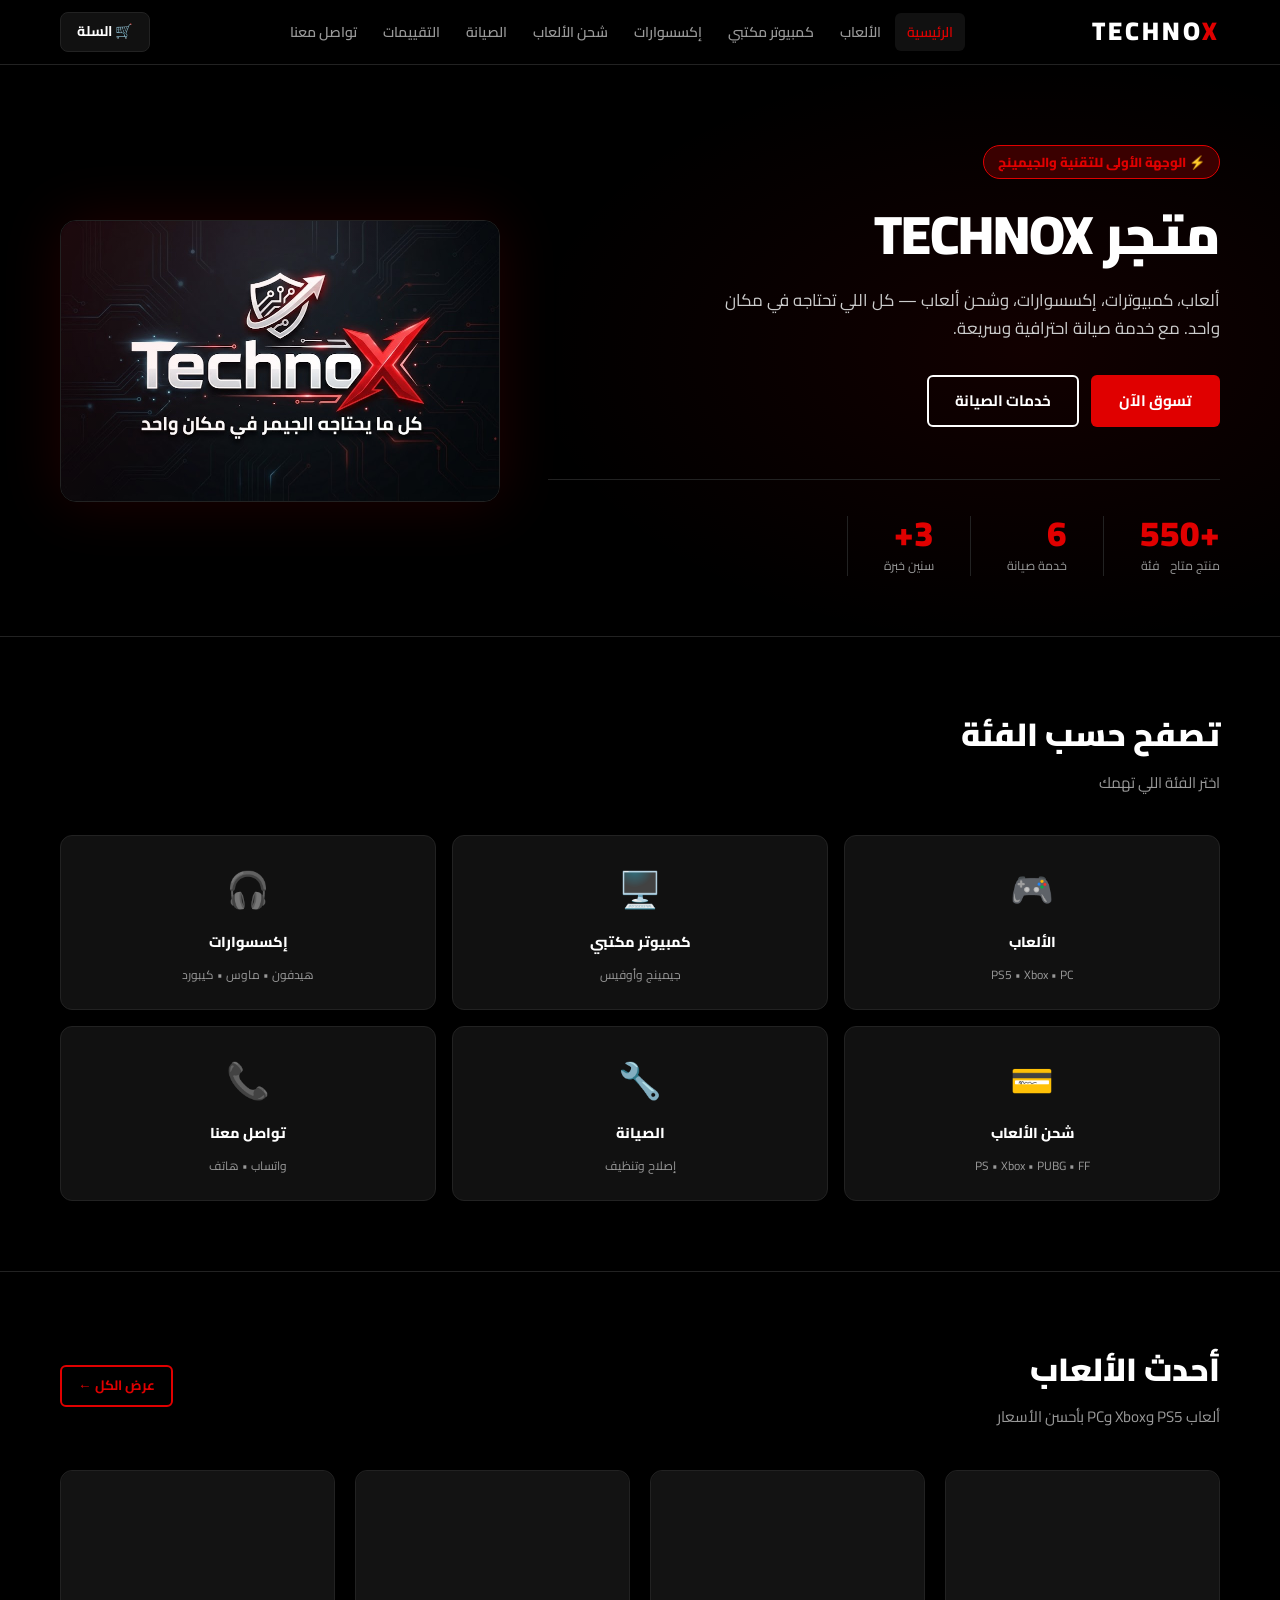
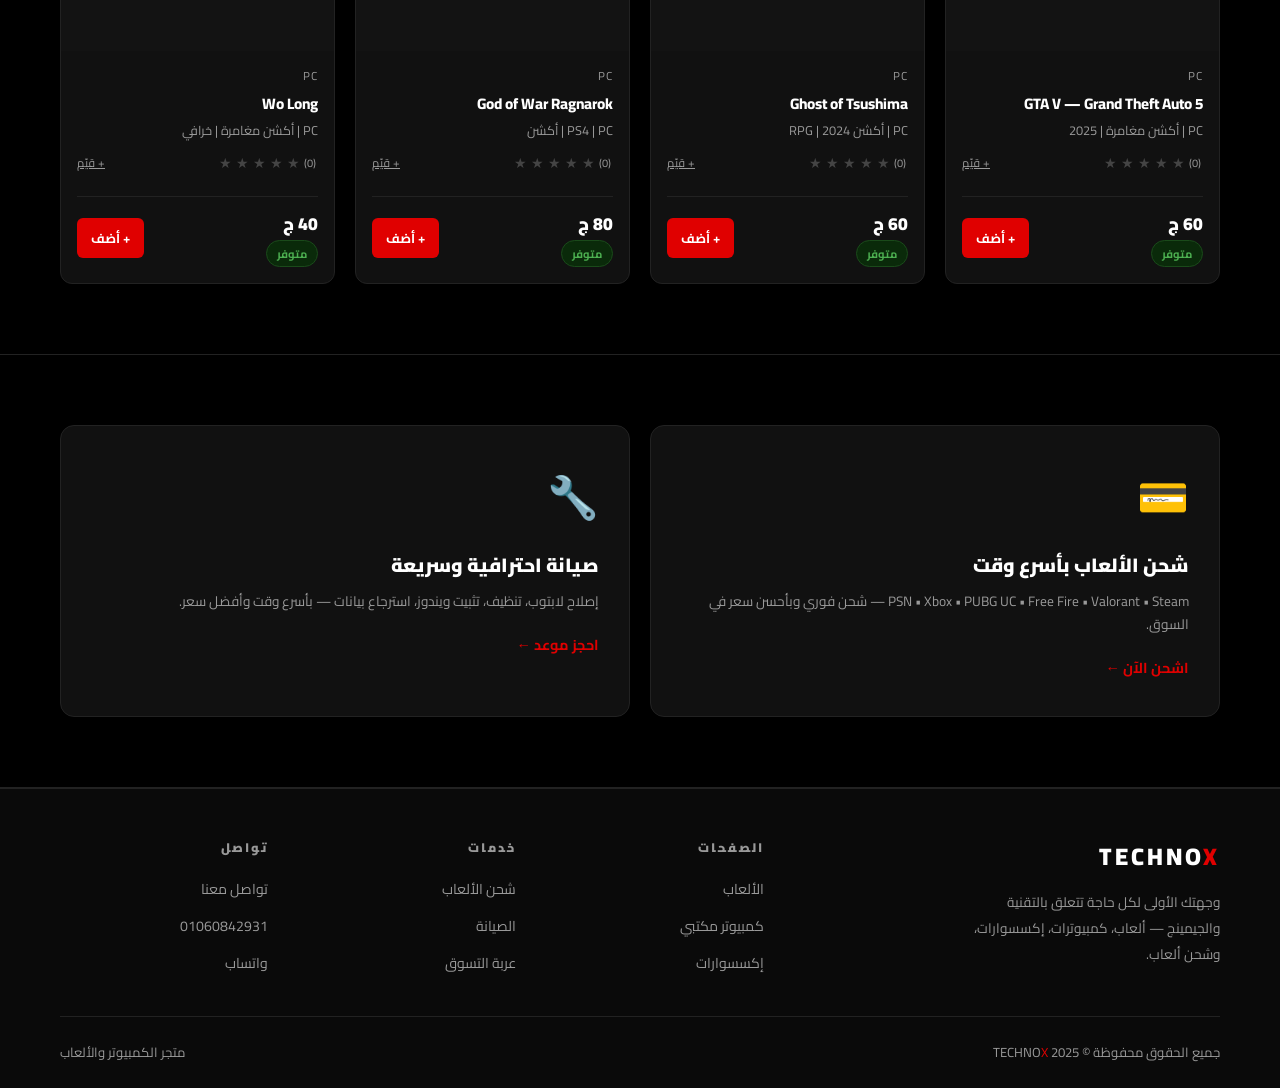
==== commit 4dcb1db2: "V10" ====
--- a/index.html
+++ b/index.html
@@ -23,7 +23,7 @@
       <li><a href="contact.html">تواصل معنا</a></li>
     </ul>
     <div class="nav-right">
-      <a href="cart.html" class="nav-cart">&#128722; السلة<span class="cart-badge">0</span></a>
+      <a href="cart.html" class="nav-cart">🛒 السلة<span class="cart-badge">0</span></a>
       <button class="hamburger-btn" id="hamburgerBtn" aria-label="فتح القائمة">
         <span></span><span></span><span></span>
       </button>
@@ -41,10 +41,10 @@
     <li><a href="services.html">الصيانة</a></li>
     <li><a href="reviews.html">التقييمات</a></li>
     <li><a href="contact.html">تواصل معنا</a></li>
-    <li><a href="cart.html">&#128722; السلة</a></li>
+    <li><a href="cart.html">🛒 السلة</a></li>
   </ul>
   <div class="mobile-menu-footer">
-    <a href="https://wa.me/201060842931" target="_blank" rel="noreferrer">&#128172; واتساب: 01060842931</a>
+    <a href="https://wa.me/201060842931" target="_blank" rel="noreferrer">💬 واتساب: 01060842931</a>
   </div>
 </div>
 
--- a/css/style.css
+++ b/css/style.css
@@ -473,37 +473,112 @@
   .cat-grid { grid-template-columns: repeat(2, 1fr); }
 }
 
-.hamburger-btn { display:none; flex-direction:column; gap:5px; align-items:center; justify-content:center; width:44px; height:44px; background:var(--card); border:1px solid var(--border); border-radius:8px; cursor:pointer; flex-shrink:0; padding:0; }
-.hamburger-btn span { display:block; width:22px; height:2px; background:var(--white); border-radius:2px; transition:all .25s; }
-.hamburger-btn.open span:nth-child(1){ transform:translateY(7px) rotate(45deg); background:var(--red); }
-.hamburger-btn.open span:nth-child(2){ opacity:0; }
-.hamburger-btn.open span:nth-child(3){ transform:translateY(-7px) rotate(-45deg); background:var(--red); }
-
-.mobile-menu { display:none; position:fixed; top:64px; left:0; right:0; bottom:0; background:rgba(0,0,0,.97); backdrop-filter:blur(8px); z-index:199; flex-direction:column; padding:20px; overflow-y:auto; }
-.mobile-menu.open { display:flex; animation:mmSlideDown .2s ease-out; }
-@keyframes mmSlideDown { from{opacity:0;transform:translateY(-8px);} to{opacity:1;transform:translateY(0);} }
-.mobile-menu > ul { display:flex; flex-direction:column; gap:4px; }
-.mobile-menu > ul li a { display:flex; align-items:center; padding:14px 16px; border-radius:10px; font-weight:700; font-size:1.05rem; color:var(--white); border-right:3px solid transparent; transition:all .15s; }
-.mobile-menu > ul li a:hover,.mobile-menu > ul li a.active { color:var(--red); background:var(--card); border-right-color:var(--red); }
-.mobile-menu-footer { margin-top:auto; padding-top:24px; border-top:1px solid var(--border); }
-.mobile-menu-footer a { display:flex; align-items:center; gap:10px; background:#1a3a1a; border:1px solid #2a5a2a; border-radius:8px; padding:12px 16px; color:#4caf50; font-weight:700; font-size:.9rem; }
-
-@media(max-width:900px){ .nav-links{display:none !important;} .hamburger-btn{display:flex !important;} .nav-cart{display:none !important;} }
-
+/* ══════════════════════════════
+   HAMBURGER BUTTON
+══════════════════════════════ */
+.hamburger-btn {
+  display: none;
+  flex-direction: column;
+  gap: 5px;
+  align-items: center;
+  justify-content: center;
+  width: 44px;
+  height: 44px;
+  background: var(--card);
+  border: 1px solid var(--border);
+  border-radius: 8px;
+  cursor: pointer;
+  flex-shrink: 0;
+  padding: 0;
+}
+.hamburger-btn span {
+  display: block;
+  width: 22px;
+  height: 2px;
+  background: var(--white);
+  border-radius: 2px;
+  transition: all .25s;
+}
+.hamburger-btn.open span:nth-child(1) { transform: translateY(7px) rotate(45deg); background: var(--red); }
+.hamburger-btn.open span:nth-child(2) { opacity: 0; }
+.hamburger-btn.open span:nth-child(3) { transform: translateY(-7px) rotate(-45deg); background: var(--red); }
+
+/* ══════════════════════════════
+   MOBILE MENU OVERLAY
+══════════════════════════════ */
+.mobile-menu {
+  display: none;
+  position: fixed;
+  top: 64px; left: 0; right: 0; bottom: 0;
+  background: rgba(0,0,0,.97);
+  backdrop-filter: blur(8px);
+  z-index: 199;
+  flex-direction: column;
+  padding: 20px;
+  overflow-y: auto;
+}
+.mobile-menu.open {
+  display: flex;
+  animation: mmSlideDown .2s ease-out;
+}
+@keyframes mmSlideDown {
+  from { opacity: 0; transform: translateY(-8px); }
+  to   { opacity: 1; transform: translateY(0); }
+}
+.mobile-menu > ul { display: flex; flex-direction: column; gap: 4px; }
+.mobile-menu > ul li a {
+  display: flex; align-items: center;
+  padding: 14px 16px; border-radius: 10px;
+  font-weight: 700; font-size: 1.05rem;
+  color: var(--white); border-right: 3px solid transparent;
+  transition: all .15s;
+}
+.mobile-menu > ul li a:hover,
+.mobile-menu > ul li a.active {
+  color: var(--red); background: var(--card); border-right-color: var(--red);
+}
+.mobile-menu-footer {
+  margin-top: auto; padding-top: 24px; border-top: 1px solid var(--border);
+}
+.mobile-menu-footer a {
+  display: flex; align-items: center; gap: 10px;
+  background: #1a3a1a; border: 1px solid #2a5a2a;
+  border-radius: 8px; padding: 12px 16px;
+  color: #4caf50; font-weight: 700; font-size: .9rem;
+}
+
+/* ══════════════════════════════
+   MOBILE NAV OVERRIDES
+══════════════════════════════ */
+@media(max-width:900px){
+  .nav-links     { display: none !important; }
+  .hamburger-btn { display: flex !important; }
+  .nav-cart      { display: none !important; }
+}
+
+/* ══════════════════════════════
+   CART PAGE — MOBILE FIXES
+══════════════════════════════ */
 @media(max-width:640px){
-  .cart-item { flex-wrap:wrap; gap:10px; padding:14px 12px; }
-  .cart-item-emoji { font-size:2rem; width:44px; }
-  .cart-item-info { flex:1; min-width:0; }
-  .cart-item-name { font-size:.88rem; }
-  .cart-item-ctrl { order:3; }
-  .cart-item-total { order:4; min-width:auto; font-size:.95rem; text-align:right; }
-  .btn-remove { order:5; }
-  .cart-summary { position:static !important; }
-}
-
-.reviews-layout { display:grid; grid-template-columns:1fr 380px; gap:40px; align-items:start; }
-.reviews-form-sticky { position:sticky; top:80px; }
+  .cart-item {
+    flex-wrap: wrap;
+    gap: 10px;
+    padding: 14px 12px;
+  }
+  .cart-item-emoji { font-size: 2rem; width: 44px; }
+  .cart-item-info  { flex: 1; min-width: 0; }
+  .cart-item-name  { font-size: .88rem; }
+  .cart-item-ctrl  { order: 3; }
+  .cart-item-total { order: 4; min-width: auto; font-size: .95rem; text-align: right; }
+  .btn-remove      { order: 5; }
+  .cart-summary    { position: static !important; }
+}
+
+/* ══════════════════════════════
+   REVIEWS PAGE — MOBILE FIXES
+══════════════════════════════ */
+.reviews-layout { display: grid; grid-template-columns: 1fr 380px; gap: 40px; align-items: start; }
 @media(max-width:900px){
-  .reviews-layout { grid-template-columns:1fr !important; }
-  .reviews-form-sticky { position:static !important; margin-top:32px; }
-}
+  .reviews-layout        { grid-template-columns: 1fr !important; }
+  .reviews-form-sticky   { position: static !important; margin-top: 32px; }
+}
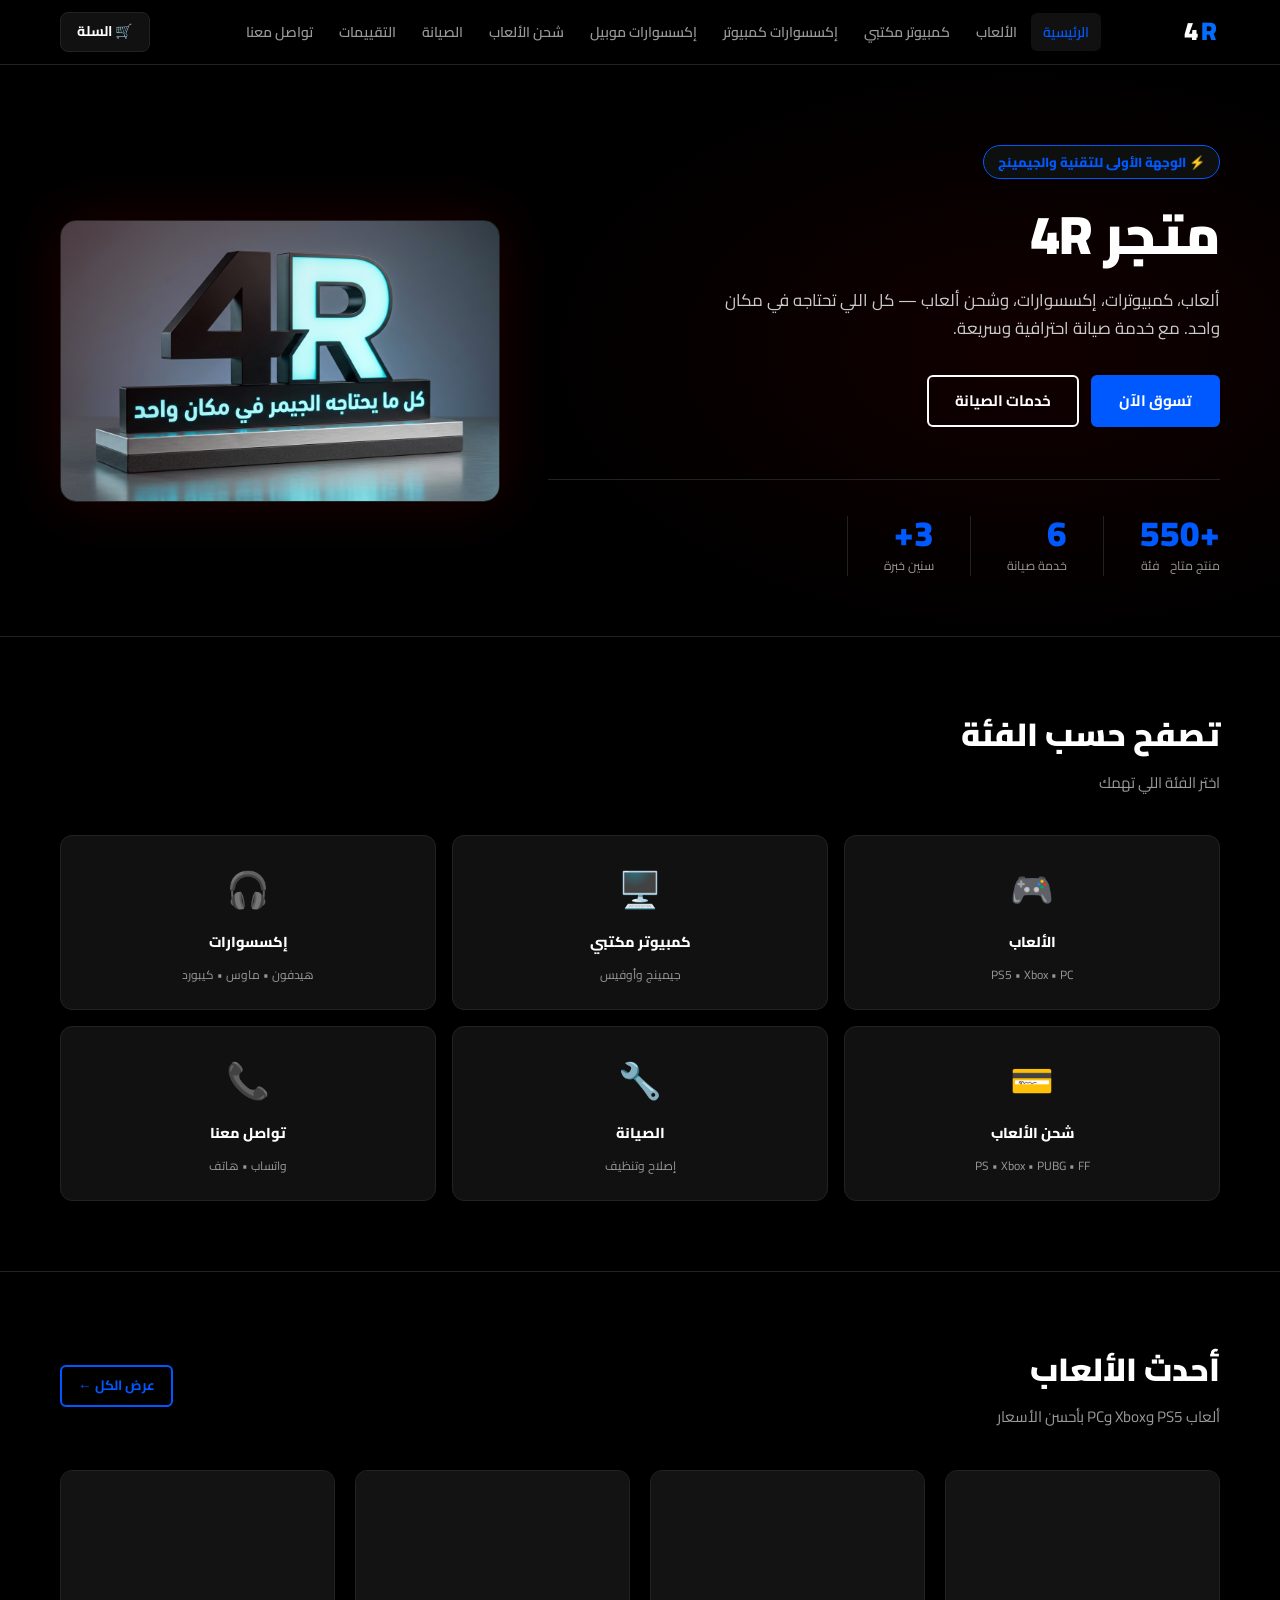
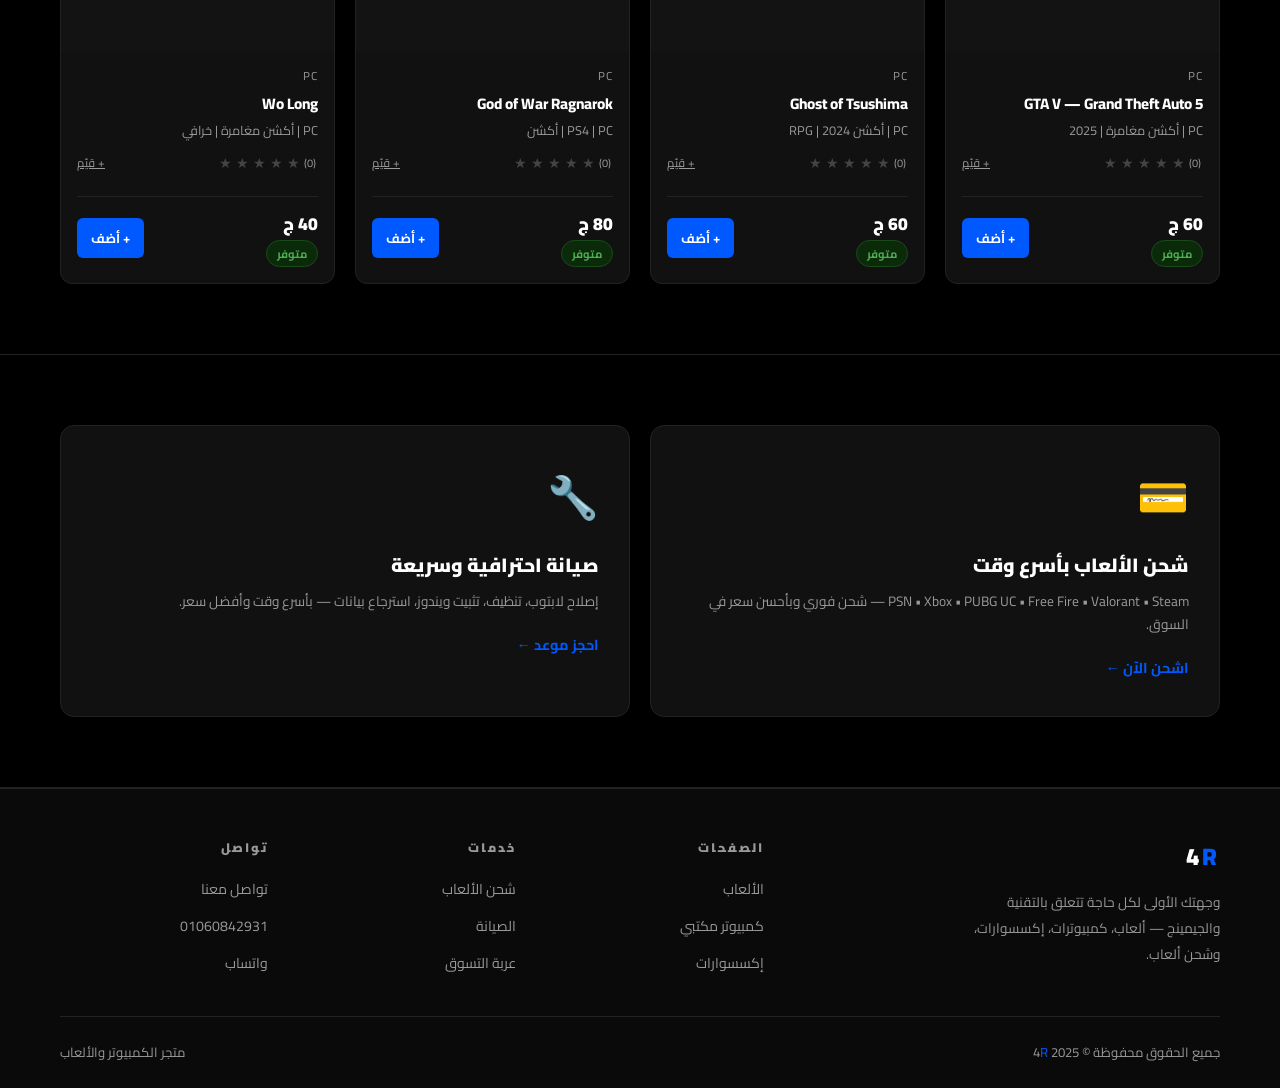
==== commit 4f817df3: "." ====
--- a/index.html
+++ b/index.html
@@ -3,7 +3,7 @@
 <head>
   <meta charset="UTF-8" />
   <meta name="viewport" content="width=device-width, initial-scale=1.0" />
-  <title>TechnoX | الرئيسية</title>
+  <title>4R | الرئيسية</title>
   <link href="https://fonts.googleapis.com/css2?family=Cairo:wght@400;600;700;900&display=swap" rel="stylesheet" />
   <link rel="stylesheet" href="css/style.css" />
 </head>
@@ -11,12 +11,13 @@
 
 <nav class="navbar">
   <div class="container nav-inner">
-    <a href="index.html" class="logo">TECHNO<span class="x">X</span></a>
+    <a href="index.html" class="logo">4<span class="x">R</span></a>
     <ul class="nav-links">
       <li><a href="index.html" class="active">الرئيسية</a></li>
       <li><a href="games.html">الألعاب</a></li>
       <li><a href="desktops.html">كمبيوتر مكتبي</a></li>
-      <li><a href="accessories.html">إكسسوارات</a></li>
+      <li><a href="accessories.html" >إكسسوارات كمبيوتر</a></li>
+      <li><a href="mobile.html" >إكسسوارات موبيل</a></li>
       <li><a href="game-topup.html">شحن الألعاب</a></li>
       <li><a href="services.html">الصيانة</a></li>
       <li><a href="reviews.html">التقييمات</a></li>
@@ -36,7 +37,8 @@
     <li><a href="index.html" class="active">الرئيسية</a></li>
     <li><a href="games.html">الألعاب</a></li>
     <li><a href="desktops.html">كمبيوتر مكتبي</a></li>
-    <li><a href="accessories.html">إكسسوارات</a></li>
+    <li><a href="accessories.html" >إكسسوارات كمبيوتر</a></li>
+      <li><a href="mobile.html" >إكسسوارات موبيل</a></li>>
     <li><a href="game-topup.html">شحن الألعاب</a></li>
     <li><a href="services.html">الصيانة</a></li>
     <li><a href="reviews.html">التقييمات</a></li>
@@ -50,15 +52,15 @@
 
 <main>
 
-  <!-- ═══════ HERO ═══════ -->
+
   <section class="hero">
     <div class="container">
       <div class="hero-inner">
 
-        <!-- Text — right side (RTL default) -->
+     
         <div class="hero-content">
           <div class="hero-badge">⚡ الوجهة الأولى للتقنية والجيمينج</div>
-          <h1 class="hero-title">متجر TECHNO<span class="x">X</span></h1>
+          <h1 class="hero-title">متجر 4<span class="x">R</span></h1>
           <p class="hero-desc">
             ألعاب، كمبيوترات، إكسسوارات، وشحن ألعاب — كل اللي تحتاجه في مكان واحد.
             مع خدمة صيانة احترافية وسريعة.
@@ -87,7 +89,7 @@
           </div>
         </div>
 
-        <!-- Image — left side -->
+
         <div class="hero-visual">
           <img
             src="img/c4c74e6f-1cd4-4949-813d-8eb2df25387b.jpg"
@@ -99,7 +101,7 @@
     </div>
   </section>
 
-  <!-- ═══════ CATEGORIES ═══════ -->
+
   <section class="section">
     <div class="container">
       <h2 class="section-title">تصفح حسب الفئة</h2>
@@ -139,7 +141,7 @@
     </div>
   </section>
 
-  <!-- ═══════ FEATURED GAMES ═══════ -->
+
   <section class="section">
     <div class="container">
       <div style="display:flex;align-items:center;justify-content:space-between;margin-bottom:40px;flex-wrap:wrap;gap:12px">
@@ -223,7 +225,7 @@
     </div>
   </section>
 
-  <!-- ═══════ PROMO BANNERS ═══════ -->
+
   <section class="section">
     <div class="container">
       <div class="banners">
@@ -249,7 +251,7 @@
   <div class="container">
     <div class="footer-grid">
       <div>
-        <div class="footer-logo">TECHNO<span class="x">X</span></div>
+        <div class="footer-logo">4<span class="x">R</span></div>
         <p class="footer-desc">وجهتك الأولى لكل حاجة تتعلق بالتقنية والجيمينج — ألعاب، كمبيوترات، إكسسوارات، وشحن ألعاب.</p>
       </div>
       <div>
@@ -278,7 +280,7 @@
       </div>
     </div>
     <div class="footer-bottom">
-      <span>جميع الحقوق محفوظة &copy; 2025 TECHNO<span class="x">X</span></span>
+      <span>جميع الحقوق محفوظة &copy; 2025 4<span class="x">R</span></span>
       <span>متجر الكمبيوتر والألعاب</span>
     </div>
   </div>
--- a/css/style.css
+++ b/css/style.css
@@ -13,9 +13,9 @@
   --white:     #ffffff;
   --gray:      #999999;
   --light:     #cccccc;
-  --red:       #e00000;
-  --red-dark:  #3a0000;
-  --red-hover: #ff1a1a;
+  --red:       #0059ff;
+  --red-dark:  #0e0f0f;
+  --red-hover: #1a98ff;
 }
 
 html { scroll-behavior: smooth; }
@@ -74,7 +74,7 @@
   justify-content: space-between; height: 64px;
 }
 .logo { font-size: 1.6rem; font-weight: 900; letter-spacing: 3px; text-transform: uppercase; }
-.logo .x { color: var(--red); }
+.logo .x { color:rgb(0, 110, 255) }
 
 .nav-links { display: flex; gap: 2px; }
 .nav-links a {
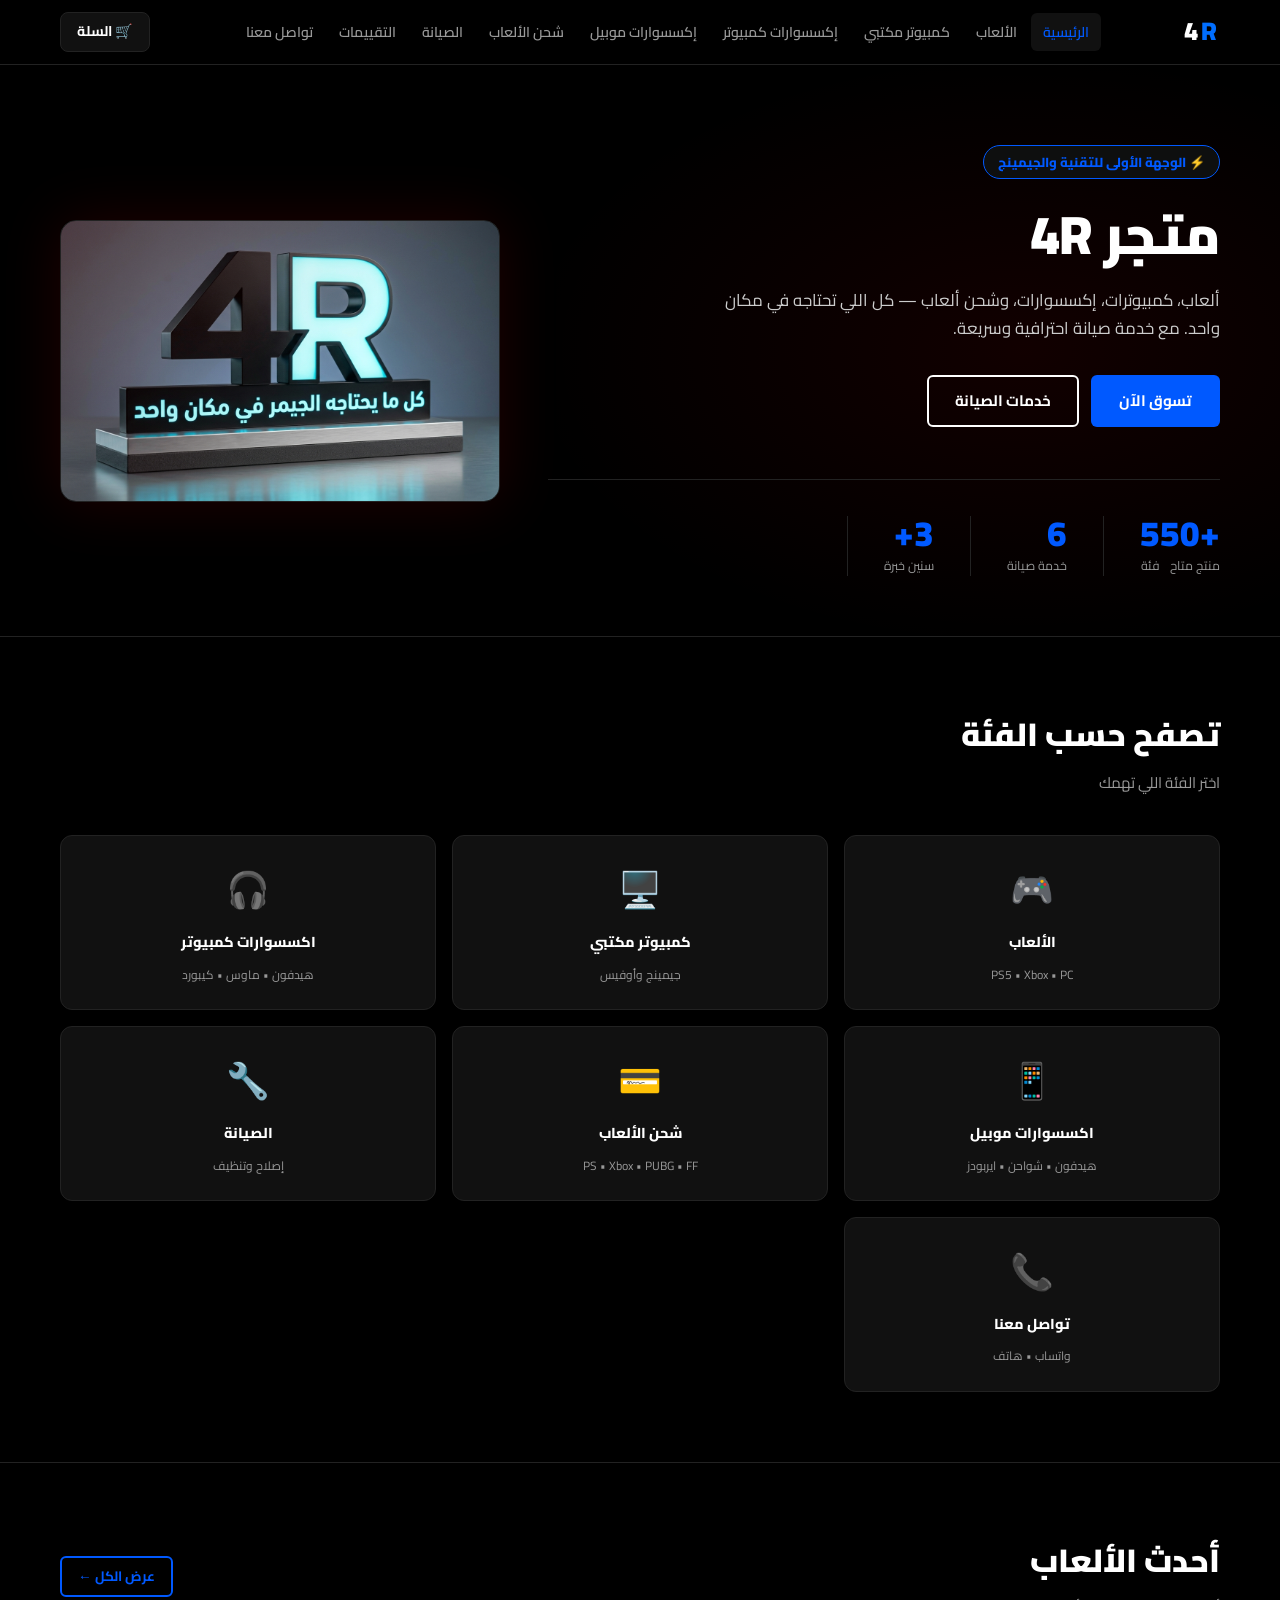
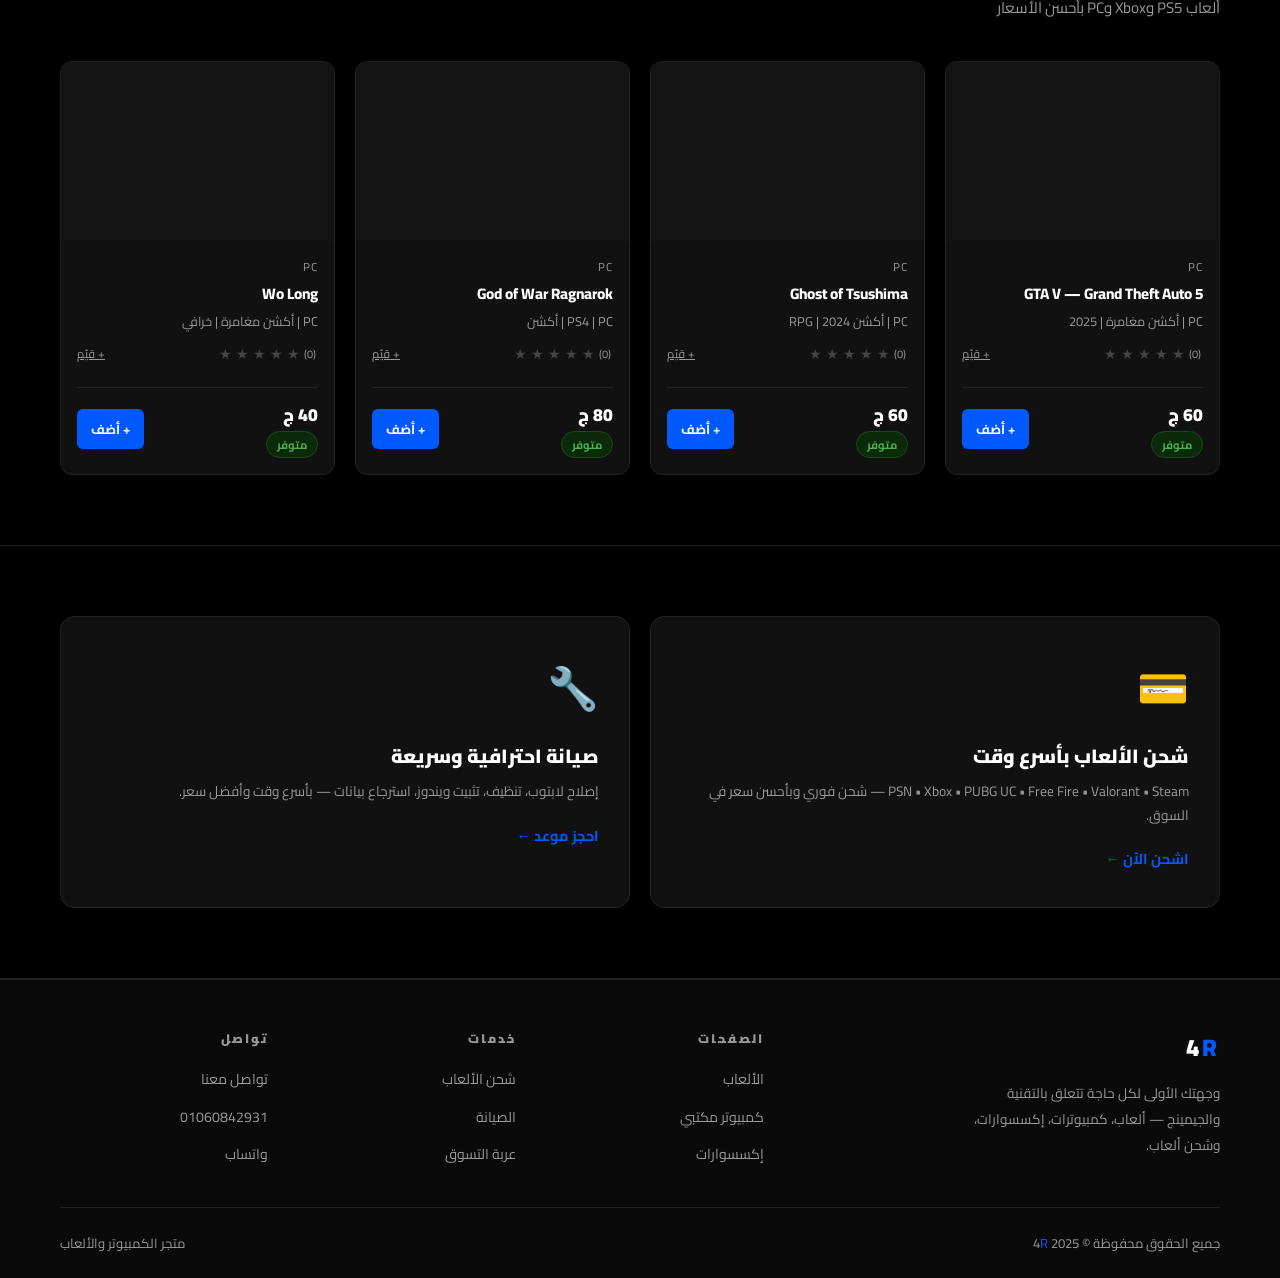
==== commit 13e8ab96: "Update index.html" ====
--- a/index.html
+++ b/index.html
@@ -119,8 +119,13 @@
         </a>
         <a href="accessories.html" class="cat-card">
           <div class="cat-icon">🎧</div>
-          <div class="cat-name">إكسسوارات</div>
+          <div class="cat-name">اكسسوارات كمبيوتر</div>
           <div class="cat-count">هيدفون • ماوس • كيبورد</div>
+        </a>
+        <a href="mobile.html" class="cat-card">
+          <div class="cat-icon">📱</div>
+          <div class="cat-name">اكسسوارات موبيل</div>
+          <div class="cat-count">هيدفون • شواحن • ايربودز</div>
         </a>
         <a href="game-topup.html" class="cat-card">
           <div class="cat-icon">💳</div>
